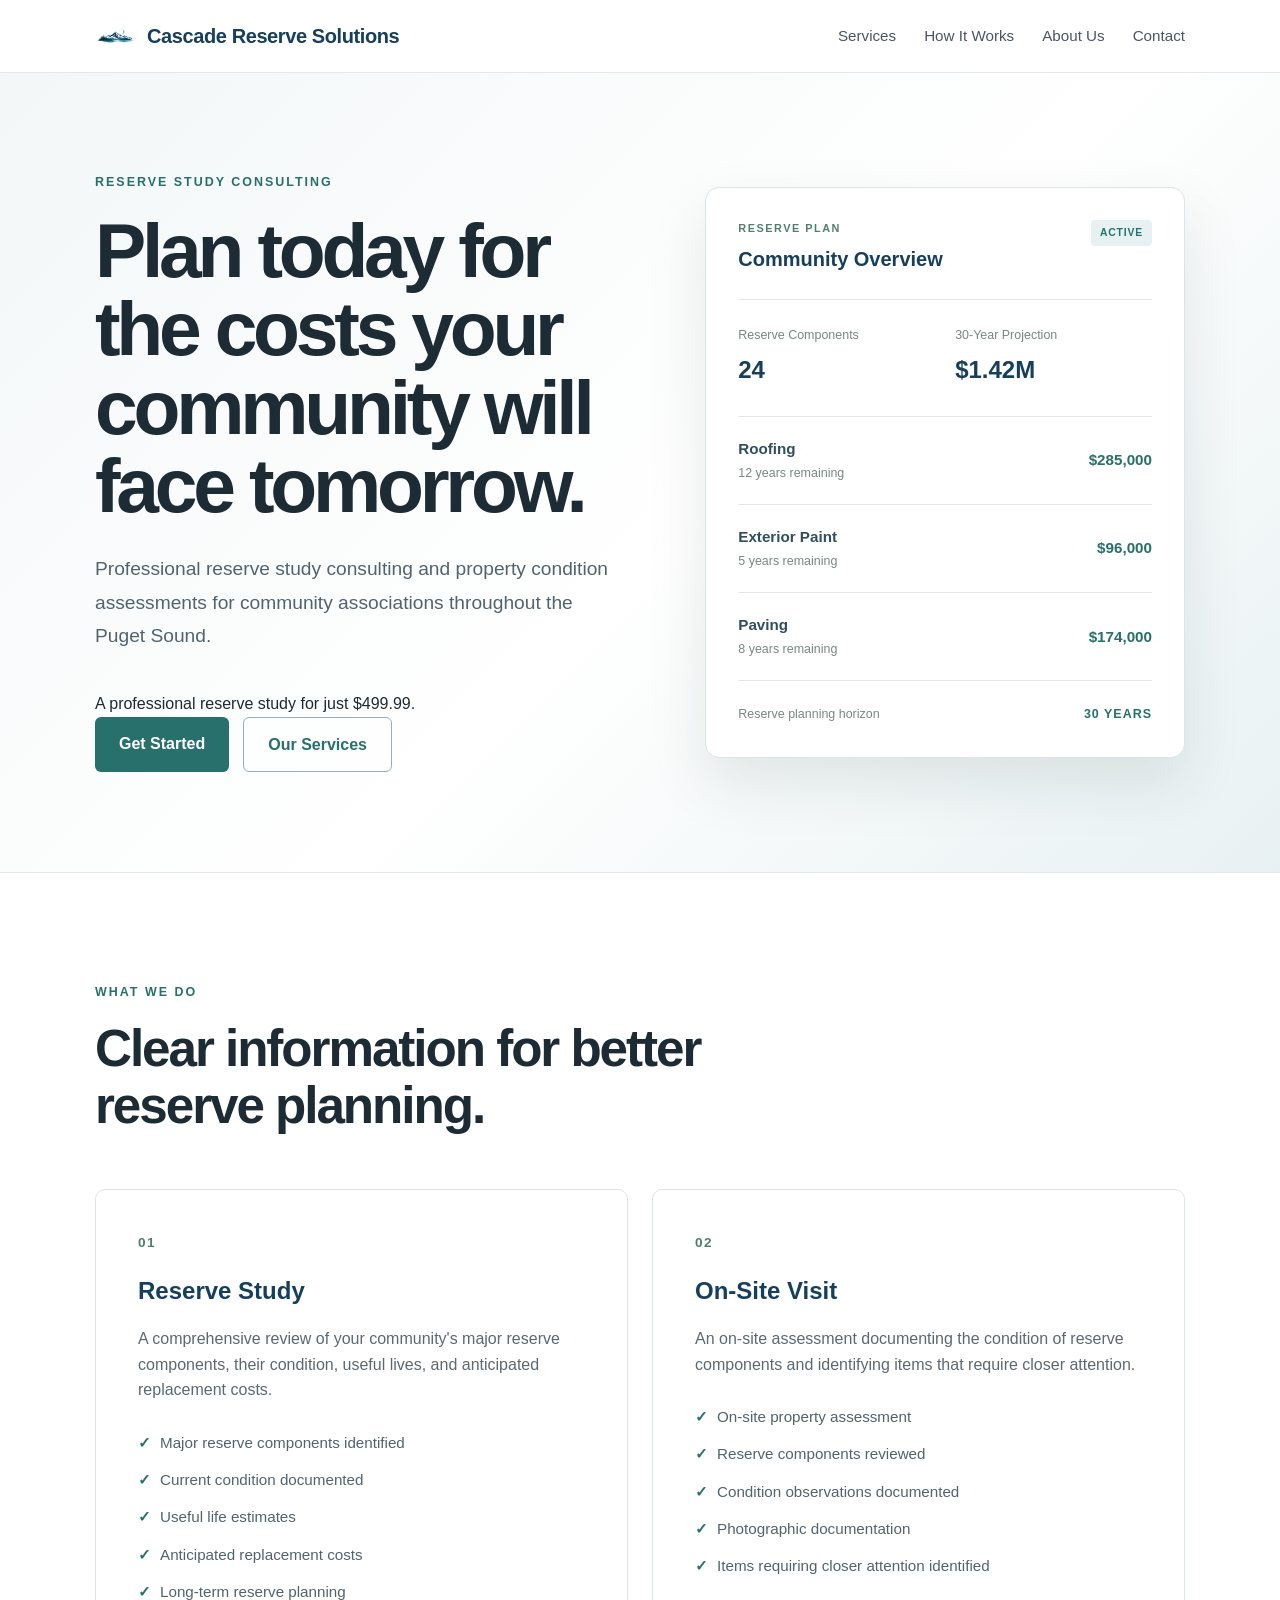
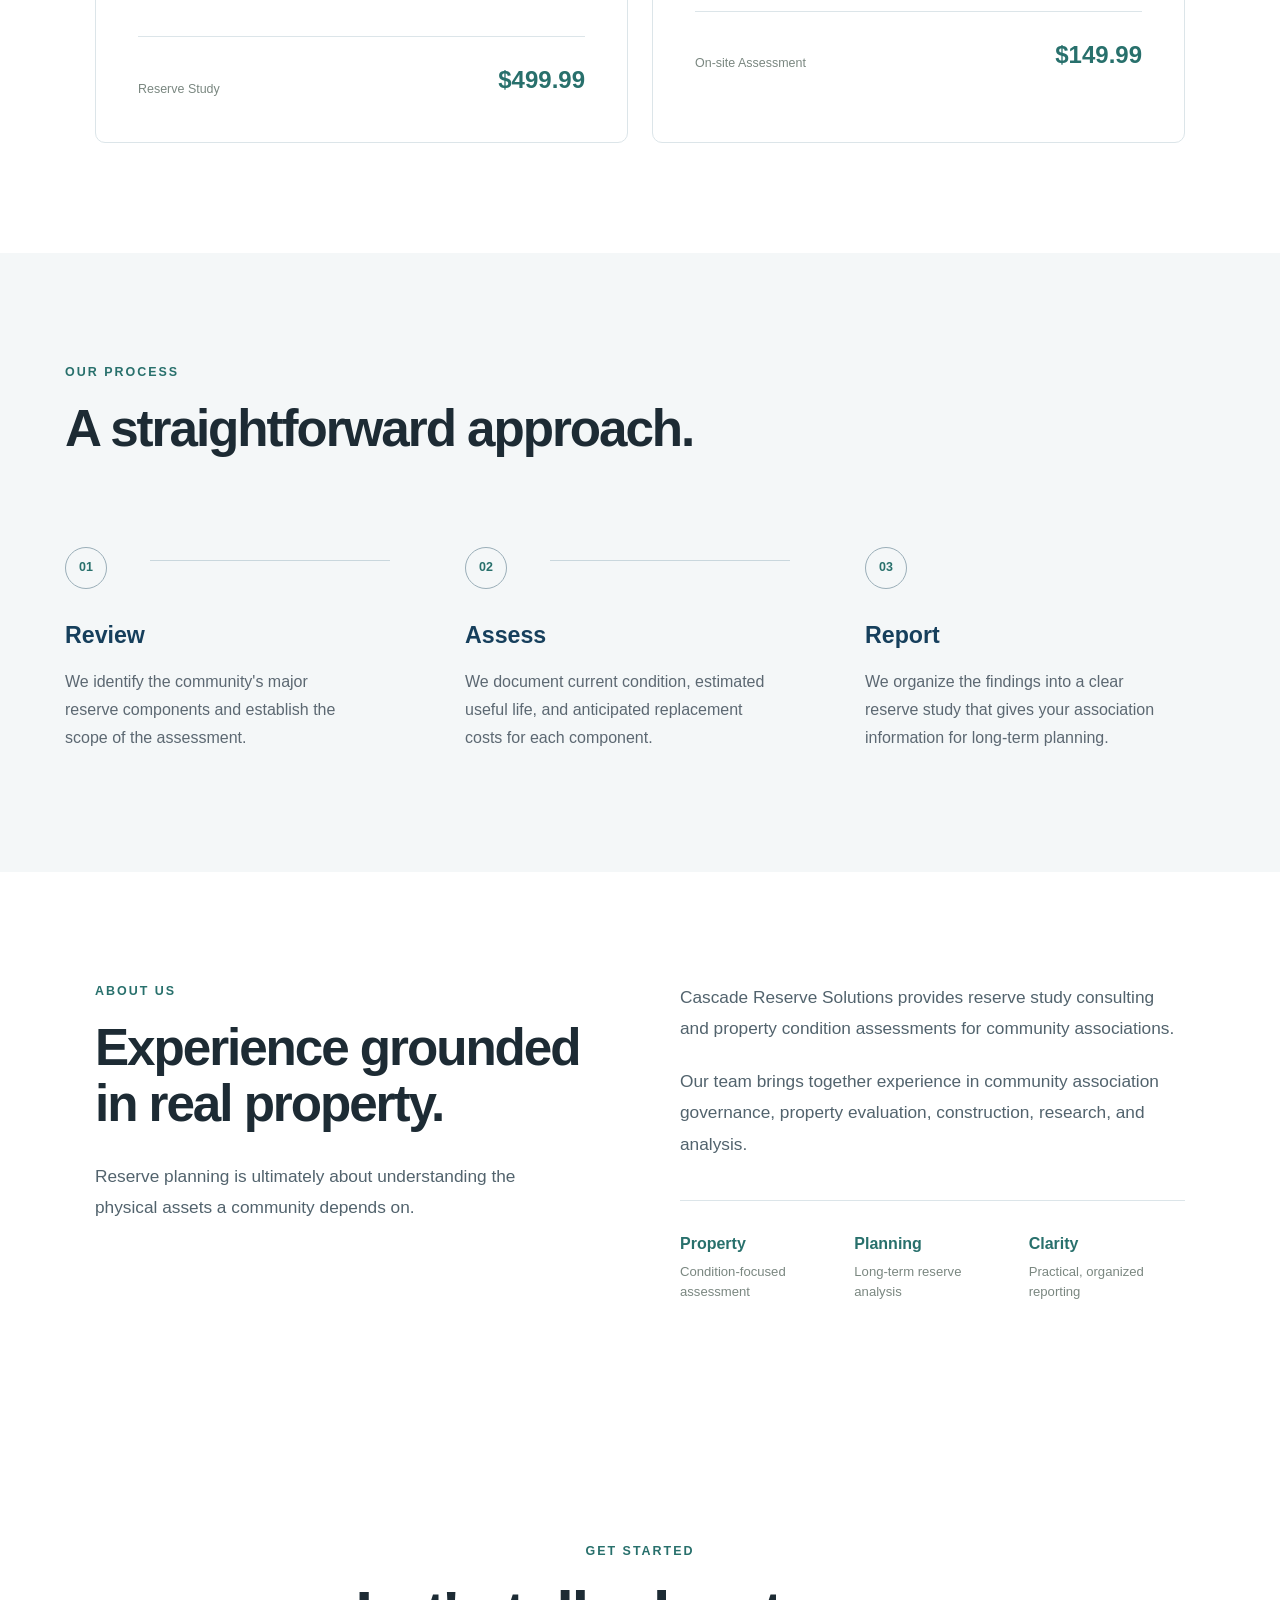
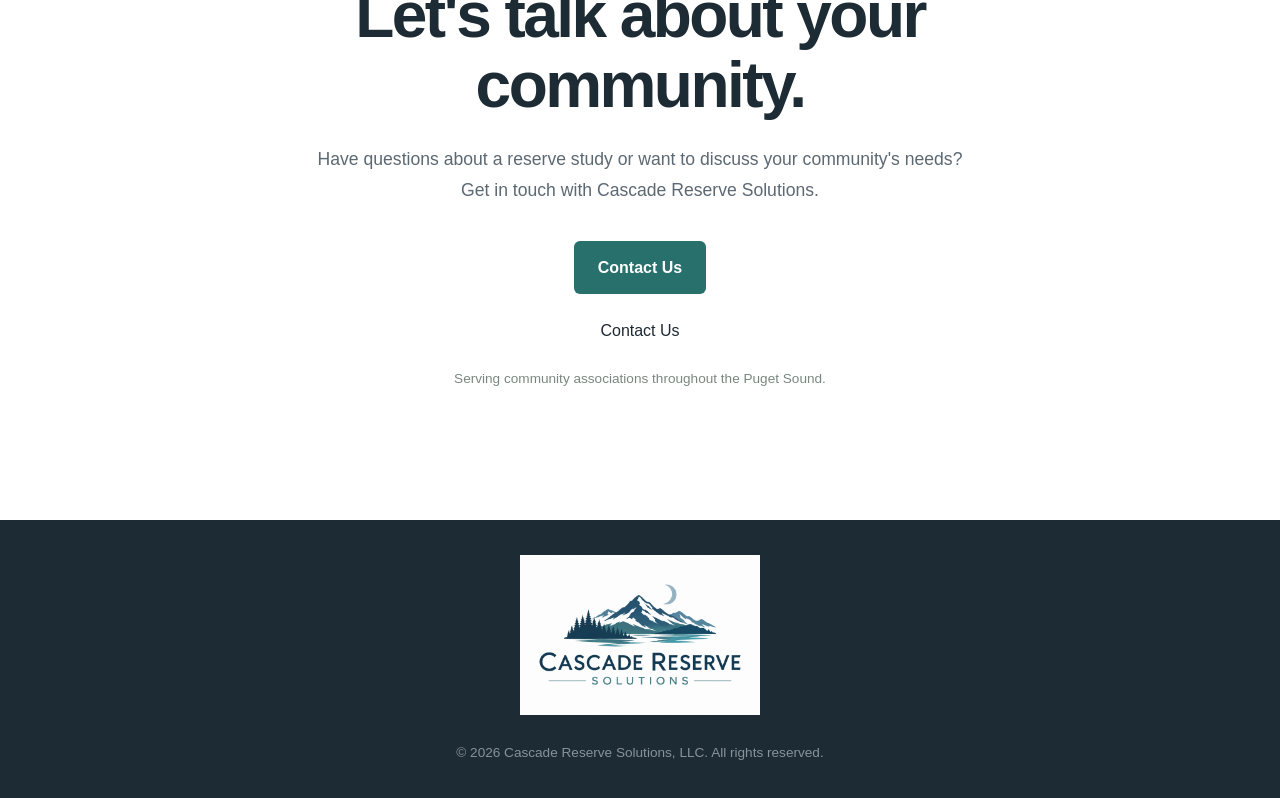
==== index.html @ 86b138bf "Fix contact button markup" ====
<!DOCTYPE html>
<html lang="en">
<head>
    <link rel="stylesheet" href="style.css">
    <meta charset="UTF-8">
    <meta name="viewport" content="width=device-width, initial-scale=1.0">
    <title>Cascade Reserve Solutions</title>
    <meta name="description" content="Professional reserve study consulting and property condition assessments for community associations throughout the Puget Sound.">
</head>

<body>

    <header>
        <nav>
            <div class="logo">
                <img src="logo-mark.png" alt="Cascade Reserve Solutions">
                <span>Cascade Reserve Solutions</span>
            </div>

            <div class="nav-links">
                <a href="#services">Services</a>
                <a href="#process">How It Works</a>
                <a href="#about">About Us</a>
                <a href="#contact">Contact</a>
            </div>
        </nav>
    </header>

    <main>

<section class="hero">
    <div class="hero-content">

        <div class="hero-copy">
            <p class="eyebrow">RESERVE STUDY CONSULTING</p>

            <h1>Plan today for the costs your community will face tomorrow.</h1>

        <p class="hero-text">
            Professional reserve study consulting and property condition
            assessments for community associations throughout the Puget Sound.
        </p>

        <p class="price-callout">A professional reserve study for just $499.99.</p>

        <div class="hero-buttons">
                <a href="#contact" class="button primary">Get Started</a>
                <a href="#services" class="button secondary">Our Services</a>
            </div>
        </div>

        <div class="reserve-dashboard">

            <div class="dashboard-header">
                <div>
                    <span class="dashboard-label">RESERVE PLAN</span>
                    <h3>Community Overview</h3>
                </div>

                <span class="status">ACTIVE</span>
            </div>

            <div class="dashboard-summary">
                <div>
                    <span>Reserve Components</span>
                    <strong>24</strong>
                </div>

                <div>
                    <span>30-Year Projection</span>
                    <strong>$1.42M</strong>
                </div>
            </div>

            <div class="component-list">

                <div class="component">
                    <div>
                        <strong>Roofing</strong>
                        <span>12 years remaining</span>
                    </div>

                    <strong>$285,000</strong>
                </div>

                <div class="component">
                    <div>
                        <strong>Exterior Paint</strong>
                        <span>5 years remaining</span>
                    </div>

                    <strong>$96,000</strong>
                </div>

                <div class="component">
                    <div>
                        <strong>Paving</strong>
                        <span>8 years remaining</span>
                    </div>

                    <strong>$174,000</strong>
                </div>

            </div>

            <div class="dashboard-footer">
                <span>Reserve planning horizon</span>
                <strong>30 YEARS</strong>
            </div>

        </div>

    </div>
</section>

<section id="services" class="section">
    <div class="section-heading">
        <p class="eyebrow">WHAT WE DO</p>
        <h2>Clear information for better reserve planning.</h2>
    </div>

    <div class="cards">

        <div class="card featured-card">
            <div class="card-number">01</div>

            <h3>Reserve Study</h3>

            <p>
                A comprehensive review of your community's major reserve
                components, their condition, useful lives, and anticipated
                replacement costs.
            </p>

            <ul class="service-list">
                <li>Major reserve components identified</li>
                <li>Current condition documented</li>
                <li>Useful life estimates</li>
                <li>Anticipated replacement costs</li>
                <li>Long-term reserve planning</li>
            </ul>

            <div class="card-bottom">
                <span>Reserve Study</span>
                <strong>$499.99</strong>
            </div>
        </div>

        <div class="card">
            <div class="card-number">02</div>

            <h3>On-Site Visit</h3>

            <p>
                An on-site assessment documenting the condition of
                reserve components and identifying items that require
                closer attention.
            </p>

            <ul class="service-list">
                <li>On-site property assessment</li>
                <li>Reserve components reviewed</li>
                <li>Condition observations documented</li>
                <li>Photographic documentation</li>
                <li>Items requiring closer attention identified</li>
            </ul>

            <div class="card-bottom">
                <span>On-site Assessment</span>
                <strong>$149.99</strong>
            </div>
        </div>

    </div>
</section>

        <section id="process" class="section light">
    <div class="section-heading">
        <p class="eyebrow">OUR PROCESS</p>
        <h2>A straightforward approach.</h2>
    </div>

    <div class="steps">

        <div class="step">
            <span>01</span>
            <h3>Review</h3>
            <p>
                We identify the community's major reserve components and
                establish the scope of the assessment.
            </p>
        </div>

        <div class="step">
            <span>02</span>
            <h3>Assess</h3>
            <p>
                We document current condition, estimated useful life,
                and anticipated replacement costs for each component.
            </p>
        </div>

        <div class="step">
            <span>03</span>
            <h3>Report</h3>
            <p>
                We organize the findings into a clear reserve study
                that gives your association information for long-term planning.
            </p>
        </div>

    </div>
</section>

        <section id="about" class="section">
    <div class="about-content">

        <div class="about-intro">
            <p class="eyebrow">ABOUT US</p>

            <h2>Experience grounded in real property.</h2>

            <p class="about-lead">
                Reserve planning is ultimately about understanding
                the physical assets a community depends on.
            </p>
        </div>

        <div class="about-details">

            <p>
                Cascade Reserve Solutions provides reserve study consulting
                and property condition assessments for community associations.
            </p>

            <p>
                Our team brings together experience in community association
                governance, property evaluation, construction, research,
                and analysis.
            </p>

            <div class="about-highlights">

                <div class="highlight">
                    <strong>Property</strong>
                    <span>Condition-focused assessment</span>
                </div>

                <div class="highlight">
                    <strong>Planning</strong>
                    <span>Long-term reserve analysis</span>
                </div>

                <div class="highlight">
                    <strong>Clarity</strong>
                    <span>Practical, organized reporting</span>
                </div>

            </div>

        </div>

    </div>
</section>



<section id="contact" class="section contact">
    <div class="contact-content">

        <p class="eyebrow">GET STARTED</p>

        <h2>Let's talk about your community.</h2>

        <p class="contact-text">
            Have questions about a reserve study or want to discuss
            your community's needs? Get in touch with Cascade Reserve Solutions.
        </p>

        <div class="contact-actions">
            <a href="contact.html" class="button primary">Contact Us</a>
                Contact Us
            </a>

            <span class="contact-note">
                Serving community associations throughout the Puget Sound.
            </span>
        </div>

    </div>
</section>

    </main>

    <footer>
        <img src="logo-full.png" alt="Cascade Reserve Solutions" class="footer-logo">

        <p>&copy; 2026 Cascade Reserve Solutions, LLC. All rights reserved.</p>
    </footer>

</body>
</html>
---- style.css ----
/* =========================
   RESET & BASE
========================= */

* {
    margin: 0;
    padding: 0;
    box-sizing: border-box;
}

html {
    scroll-behavior: smooth;
}

body {
    font-family: Arial, Helvetica, sans-serif;
    color: #1f2933;
    background: #ffffff;
    line-height: 1.6;
}

a {
    color: inherit;
    text-decoration: none;
}

section {
    scroll-margin-top: 80px;
}


/* =========================
   NAVIGATION
========================= */

header {
    position: sticky;
    top: 0;
    z-index: 1000;
    background: rgba(255, 255, 255, 0.96);
    border-bottom: 1px solid #e5e7eb;
    backdrop-filter: blur(10px);
}

nav {
    max-width: 1150px;
    margin: 0 auto;
    padding: 20px 30px;
    display: flex;
    align-items: center;
    justify-content: space-between;
}

.logo {
    display: flex;
    align-items: center;
    gap: 10px;
    font-size: 1.25rem;
    font-weight: 700;
    letter-spacing: -0.02em;
    color: #163F5C;
}

.logo img {
    width: 42px;
    height: 32px;
    object-fit: contain;
}

.nav-links {
    display: flex;
    gap: 28px;
    font-size: 0.95rem;
    color: #4b5563;
}

.nav-links a {
    transition: color 0.2s ease;
}

.nav-links a:hover {
    color: #163F5C;
}


/* =========================
   HERO
========================= */

.hero {
    min-height: 720px;
    display: flex;
    align-items: center;
    background:
        linear-gradient(
            135deg,
            #F3F7F8 0%,
            #ffffff 55%,
            #E8F1F2 100%
        );
    border-bottom: 1px solid #e5e7eb;
}

.hero-content {
    width: 100%;
    max-width: 1150px;
    margin: 0 auto;
    padding: 100px 30px;
}

.eyebrow {
    margin-bottom: 18px;
    color: #28706C;
    font-size: 0.78rem;
    font-weight: 700;
    letter-spacing: 0.16em;
}

.hero h1 {
    max-width: 800px;
    margin-bottom: 28px;
    color: #1D2B34;
    font-size: clamp(3rem, 6vw, 5.5rem);
    line-height: 1.02;
    letter-spacing: -0.055em;
}

.hero-text {
    max-width: 650px;
    margin-bottom: 38px;
    color: #52636D;
    font-size: 1.2rem;
    line-height: 1.75;
}

.hero-buttons {
    display: flex;
    gap: 14px;
    flex-wrap: wrap;
}


/* =========================
   BUTTONS
========================= */

.button {
    display: inline-block;
    padding: 14px 24px;
    border-radius: 6px;
    font-weight: 700;
    transition:
        transform 0.2s ease,
        background 0.2s ease,
        color 0.2s ease;
}

.button:hover {
    transform: translateY(-2px);
}

.button.primary {
    color: #ffffff;
    background: #28706C;
}

.button.primary:hover {
    background: #163F5C;
}

.button.secondary {
    color: #28706C;
    background: transparent;
    border: 1px solid #9AAEB8;
}

.button.secondary:hover {
    background: #E8F1F2;
}


/* =========================
   GENERAL SECTIONS
========================= */

.section {
    max-width: 1150px;
    margin: 0 auto;
    padding: 110px 30px;
}

.section.light {
    max-width: none;
    padding-left: max(30px, calc((100% - 1150px) / 2));
    padding-right: max(30px, calc((100% - 1150px) / 2));
    background: #F4F7F8;
}

.section-heading {
    max-width: 720px;
    margin-bottom: 55px;
}

.section h2 {
    color: #1D2B34;
    font-size: clamp(2.2rem, 4vw, 3.6rem);
    line-height: 1.1;
    letter-spacing: -0.04em;
}


/* =========================
   SERVICE CARDS
========================= */

.cards {
    display: grid;
    grid-template-columns: repeat(2, 1fr);
    gap: 24px;
}

.card {
    padding: 42px;
    background: #ffffff;
    border: 1px solid #DCE5E9;
    border-radius: 10px;
    transition:
        transform 0.25s ease,
        box-shadow 0.25s ease;
}

.card:hover {
    transform: translateY(-5px);
    box-shadow: 0 15px 40px rgba(16, 47, 42, 0.08);
}

.card h3 {
    margin-bottom: 16px;
    color: #163F5C;
    font-size: 1.5rem;
}

.card p {
    color: #5C6872;
}

.card .price {
    margin-top: 28px;
    color: #28706C;
    font-size: 1.5rem;
    font-weight: 700;
}


/* =========================
   PROCESS
========================= */

.steps {
    display: grid;
    grid-template-columns: repeat(3, 1fr);
    gap: 50px;
}

.step span {
    display: block;
    margin-bottom: 18px;
    color: #527D73;
    font-size: 0.85rem;
    font-weight: 700;
    letter-spacing: 0.1em;
}

.step h3 {
    margin-bottom: 12px;
    color: #163F5C;
    font-size: 1.4rem;
}

.step p {
    color: #5C6872;
}


/* =========================
   ABOUT
========================= */

.about-content {
    display: grid;
    grid-template-columns: 1fr 1fr;
    gap: 80px;
    align-items: start;
}

.about-content p:not(.eyebrow) {
    margin-bottom: 22px;
    color: #52636D;
    font-size: 1.08rem;
    line-height: 1.8;
}


/* =========================
   PRICING
========================= */

.pricing-card {
    display: flex;
    align-items: center;
    justify-content: space-between;
    gap: 30px;
    padding: 30px 35px;
    margin-bottom: 16px;
    background: #ffffff;
    border: 1px solid #DCE5E9;
    border-radius: 8px;
}

.pricing-card h3 {
    margin-bottom: 4px;
    color: #163F5C;
    font-size: 1.25rem;
}

.pricing-card p {
    color: #66737A;
}

.pricing-card strong {
    white-space: nowrap;
    color: #28706C;
    font-size: 1.4rem;
}


/* =========================
   CONTACT
========================= */

.contact {
    text-align: center;
}

.contact-content {
    max-width: 700px;
    margin: 0 auto;
}

.contact h2 {
    margin-bottom: 22px;
}

.contact p:not(.eyebrow) {
    margin-bottom: 35px;
    color: #5C6872;
    font-size: 1.1rem;
}


/* =========================
   FOOTER
========================= */

footer {
    padding: 35px 30px;
    text-align: center;
    color: #87939A;
    background: #1D2B34;
    font-size: 0.85rem;
}


/* =========================
   MOBILE
========================= */

@media (max-width: 800px) {

    nav {
        padding: 18px 20px;
    }

    .nav-links {
        display: none;
    }

    .hero {
        min-height: 650px;
    }

    .hero-content {
        padding: 80px 24px;
    }

    .hero h1 {
        font-size: clamp(2.8rem, 13vw, 4.5rem);
    }

    .hero-text {
        font-size: 1.05rem;
    }

    .section {
        padding: 80px 24px;
    }

    .section.light {
        padding-left: 24px;
        padding-right: 24px;
    }

    .cards,
    .steps,
    .about-content {
        grid-template-columns: 1fr;
    }

    .about-content {
        gap: 35px;
    }

    .pricing-card {
        align-items: flex-start;
        flex-direction: column;
    }
}

/* =========================
   HERO DASHBOARD
========================= */

.hero-content {
    display: grid;
    grid-template-columns: 1.05fr 0.95fr;
    gap: 80px;
    align-items: center;
}

.hero-copy {
    min-width: 0;
}

.reserve-dashboard {
    padding: 32px;
    background: #ffffff;
    border: 1px solid #DCE5E9;
    border-radius: 14px;
    box-shadow: 0 25px 60px rgba(16, 47, 42, 0.10);
}

.dashboard-header {
    display: flex;
    align-items: flex-start;
    justify-content: space-between;
    gap: 20px;
    padding-bottom: 24px;
    border-bottom: 1px solid #E2E9EC;
}

.dashboard-label {
    display: block;
    margin-bottom: 6px;
    color: #527D73;
    font-size: 0.68rem;
    font-weight: 700;
    letter-spacing: 0.14em;
}

.dashboard-header h3 {
    color: #163F5C;
    font-size: 1.25rem;
}

.status {
    padding: 5px 9px;
    border-radius: 4px;
    color: #28706C;
    background: #E8F1F2;
    font-size: 0.65rem;
    font-weight: 700;
    letter-spacing: 0.08em;
}

.dashboard-summary {
    display: grid;
    grid-template-columns: 1fr 1fr;
    gap: 20px;
    padding: 26px 0;
}

.dashboard-summary div {
    display: flex;
    flex-direction: column;
    gap: 5px;
}

.dashboard-summary span,
.component span,
.dashboard-footer span {
    color: #7A8780;
    font-size: 0.78rem;
}

.dashboard-summary strong {
    color: #163F5C;
    font-size: 1.5rem;
}

.component-list {
    border-top: 1px solid #E2E9EC;
}

.component {
    display: flex;
    align-items: center;
    justify-content: space-between;
    gap: 20px;
    padding: 20px 0;
    border-bottom: 1px solid #E2E9EC;
}

.component div {
    display: flex;
    flex-direction: column;
    gap: 3px;
}

.component strong {
    color: #314E5D;
    font-size: 0.95rem;
}

.component > strong {
    white-space: nowrap;
    color: #28706C;
}

.dashboard-footer {
    display: flex;
    align-items: center;
    justify-content: space-between;
    padding-top: 24px;
}

.dashboard-footer strong {
    color: #28706C;
    font-size: 0.78rem;
    letter-spacing: 0.08em;
}


/* =========================
   HERO MOBILE
========================= */

@media (max-width: 800px) {

    .hero-content {
        display: block;
    }

    .reserve-dashboard {
        margin-top: 55px;
    }
}


/* =========================
   SERVICE CARD DETAILS
========================= */

.card-number {
    margin-bottom: 18px;
    color: #527D73;
    font-size: 0.85rem;
    font-weight: 700;
    letter-spacing: 0.1em;
}

.service-list {
    margin: 28px 0 32px;
    padding: 0;
    list-style: none;
}

.service-list li {
    position: relative;
    margin-bottom: 13px;
    padding-left: 22px;
    color: #52636D;
    font-size: 0.95rem;
}

.service-list li::before {
    content: "✓";
    position: absolute;
    left: 0;
    color: #28706C;
    font-weight: 700;
}

.card-bottom {
    display: flex;
    align-items: flex-end;
    justify-content: space-between;
    gap: 20px;
    padding-top: 24px;
    border-top: 1px solid #DCE5E9;
}

.card-bottom span {
    color: #7A8780;
    font-size: 0.78rem;
}

.card-bottom strong {
    color: #28706C;
    font-size: 1.5rem;
    white-space: nowrap;
}


/* =========================
   PROCESS VISUALS
========================= */

.steps {
    position: relative;
}

.step {
    position: relative;
    padding: 35px 30px 10px 0;
}

.step:not(:last-child)::after {
    content: "";
    position: absolute;
    top: 48px;
    right: 25px;
    width: calc(100% - 110px);
    height: 1px;
    background: #C9D7DD;
}

.step span {
    position: relative;
    z-index: 1;
    display: flex;
    align-items: center;
    justify-content: center;
    width: 42px;
    height: 42px;
    margin-bottom: 28px;
    border: 1px solid #9AAEB8;
    border-radius: 50%;
    color: #28706C;
    background: #F4F7F8;
    font-size: 0.78rem;
    font-weight: 700;
    letter-spacing: 0;
}

.step h3 {
    margin-bottom: 14px;
    color: #163F5C;
    font-size: 1.45rem;
}

.step p {
    max-width: 300px;
    color: #5C6872;
    line-height: 1.75;
}

/* =========================
   ABOUT DETAILS
========================= */

.about-intro h2 {
    margin-bottom: 28px;
}

.about-lead {
    max-width: 480px;
    color: #52636D;
    font-size: 1.15rem;
    line-height: 1.75;
}

.about-details > p {
    margin-bottom: 22px;
    color: #52636D;
    font-size: 1.08rem;
    line-height: 1.8;
}

.about-highlights {
    display: grid;
    grid-template-columns: repeat(3, 1fr);
    gap: 18px;
    margin-top: 40px;
    padding-top: 30px;
    border-top: 1px solid #DCE5E9;
}

.highlight {
    display: flex;
    flex-direction: column;
    gap: 6px;
}

.highlight strong {
    color: #28706C;
    font-size: 1rem;
}

.highlight span {
    color: #7A8780;
    font-size: 0.82rem;
    line-height: 1.5;
}

@media (max-width: 800px) {

    .about-highlights {
        grid-template-columns: 1fr;
        gap: 24px;
    }

}

/* =========================
   PRICING GRID
========================= */

.pricing-grid {
    display: grid;
    grid-template-columns: repeat(2, 1fr);
    gap: 24px;
}

.pricing-card {
    display: flex;
    flex-direction: column;
    min-height: 340px;
    padding: 38px;
    margin-bottom: 0;
    background: #ffffff;
    border: 1px solid #DCE5E9;
    border-radius: 10px;
}

.primary-pricing {
    border-color: #9AAEB8;
    box-shadow: 0 15px 40px rgba(16, 47, 42, 0.06);
}

.pricing-top {
    display: flex;
    align-items: center;
    justify-content: space-between;
    margin-bottom: 35px;
}

.pricing-number {
    color: #527D73;
    font-size: 0.8rem;
    font-weight: 700;
    letter-spacing: 0.1em;
}

.pricing-tag {
    padding: 5px 9px;
    border-radius: 4px;
    color: #28706C;
    background: #E8F1F2;
    font-size: 0.65rem;
    font-weight: 700;
    letter-spacing: 0.08em;
}

.pricing-card h3 {
    margin-bottom: 15px;
    color: #163F5C;
    font-size: 1.6rem;
}

.pricing-card > p {
    max-width: 520px;
    color: #5C6872;
    line-height: 1.7;
}

.pricing-bottom {
    display: flex;
    align-items: flex-end;
    justify-content: space-between;
    gap: 20px;
    margin-top: auto;
    padding-top: 30px;
    border-top: 1px solid #DCE5E9;
}

.pricing-bottom span {
    color: #7A8780;
    font-size: 0.8rem;
}

.pricing-bottom strong {
    color: #28706C;
    font-size: 1.7rem;
    white-space: nowrap;
}

@media (max-width: 800px) {

    .pricing-grid {
        grid-template-columns: 1fr;
    }

}


/* =========================
   PRICING INCLUSIONS
========================= */

.pricing-list {
    margin: 10px 0 0;
    padding: 0;
    list-style: none;
}

.pricing-list li {
    position: relative;
    margin-bottom: 16px;
    padding-left: 24px;
    color: #52636D;
}

.pricing-list li::before {
    content: "✓";
    position: absolute;
    left: 0;
    color: #28706C;
    font-weight: 700;
}

.pricing-note {
    display: flex;
    align-items: center;
    justify-content: center;
    gap: 12px;
    margin-top: 35px;
    color: #66737A;
    font-size: 0.95rem;
}

.pricing-note strong {
    color: #28706C;
    font-size: 1.1rem;
}

.pricing-divider {
    color: #9AAEB8;
}

.pricing-card {
    min-height: 0;
    padding: 34px 38px;
}

.pricing-top {
    margin-bottom: 28px;
}

.pricing-card h3 {
    margin-bottom: 24px;
}

.pricing-list {
    margin-top: 0;
}

.pricing-list li {
    margin-bottom: 14px;
}

/* =========================
   CONTACT CTA
========================= */

.contact {
    padding-top: 130px;
    padding-bottom: 130px;
}

.contact-content {
    max-width: 800px;
}

.contact h2 {
    margin-bottom: 24px;
    font-size: clamp(2.5rem, 5vw, 4.5rem);
}

.contact-text {
    max-width: 660px;
    margin: 0 auto 35px;
    color: #5C6872;
    font-size: 1.15rem;
    line-height: 1.75;
    text-align: center;
}

.contact-actions {
    display: flex;
    flex-direction: column;
    align-items: center;
    gap: 24px;
}

.contact-note {
    color: #7A8780;
    font-size: 0.85rem;
}

.footer-logo {
    width: 240px;
    max-width: 80%;
    margin-bottom: 20px;
}

/* =========================
   CONTACT PAGE
========================= */

.contact-page {
    min-height: 700px;
    padding: 110px 30px;
    background:
        linear-gradient(
            135deg,
            #F3F7F8 0%,
            #ffffff 55%,
            #E8F1F2 100%
        );
}

.contact-page-content {
    max-width: 720px;
    margin: 0 auto;
}

.contact-page h1 {
    margin-bottom: 24px;
    color: #1D2B34;
    font-size: clamp(2.8rem, 6vw, 4.8rem);
    line-height: 1.05;
    letter-spacing: -0.05em;
}

.contact-page-intro {
    max-width: 650px;
    margin-bottom: 45px;
    color: #52636D;
    font-size: 1.15rem;
    line-height: 1.75;
}

.contact-form {
    padding: 40px;
    background: #ffffff;
    border: 1px solid #DCE5E9;
    border-radius: 12px;
    box-shadow: 0 20px 50px rgba(29, 43, 52, 0.08);
}

.form-group {
    margin-bottom: 24px;
}

.form-group label {
    display: block;
    margin-bottom: 8px;
    color: #163F5C;
    font-size: 0.9rem;
    font-weight: 700;
}

.form-group input,
.form-group textarea {
    width: 100%;
    padding: 13px 15px;
    color: #1D2B34;
    background: #ffffff;
    border: 1px solid #9AAEB8;
    border-radius: 6px;
    font-family: inherit;
    font-size: 1rem;
    outline: none;
    transition: border-color 0.2s ease, box-shadow 0.2s ease;
}

.form-group textarea {
    resize: vertical;
}

.form-group input:focus,
.form-group textarea:focus {
    border-color: #28706C;
    box-shadow: 0 0 0 3px rgba(40, 112, 108, 0.12);
}

.contact-form .button {
    border: none;
    cursor: pointer;
}

@media (max-width: 800px) {

    .contact-page {
        padding: 80px 24px;
    }

    .contact-form {
        padding: 28px 24px;
    }

}
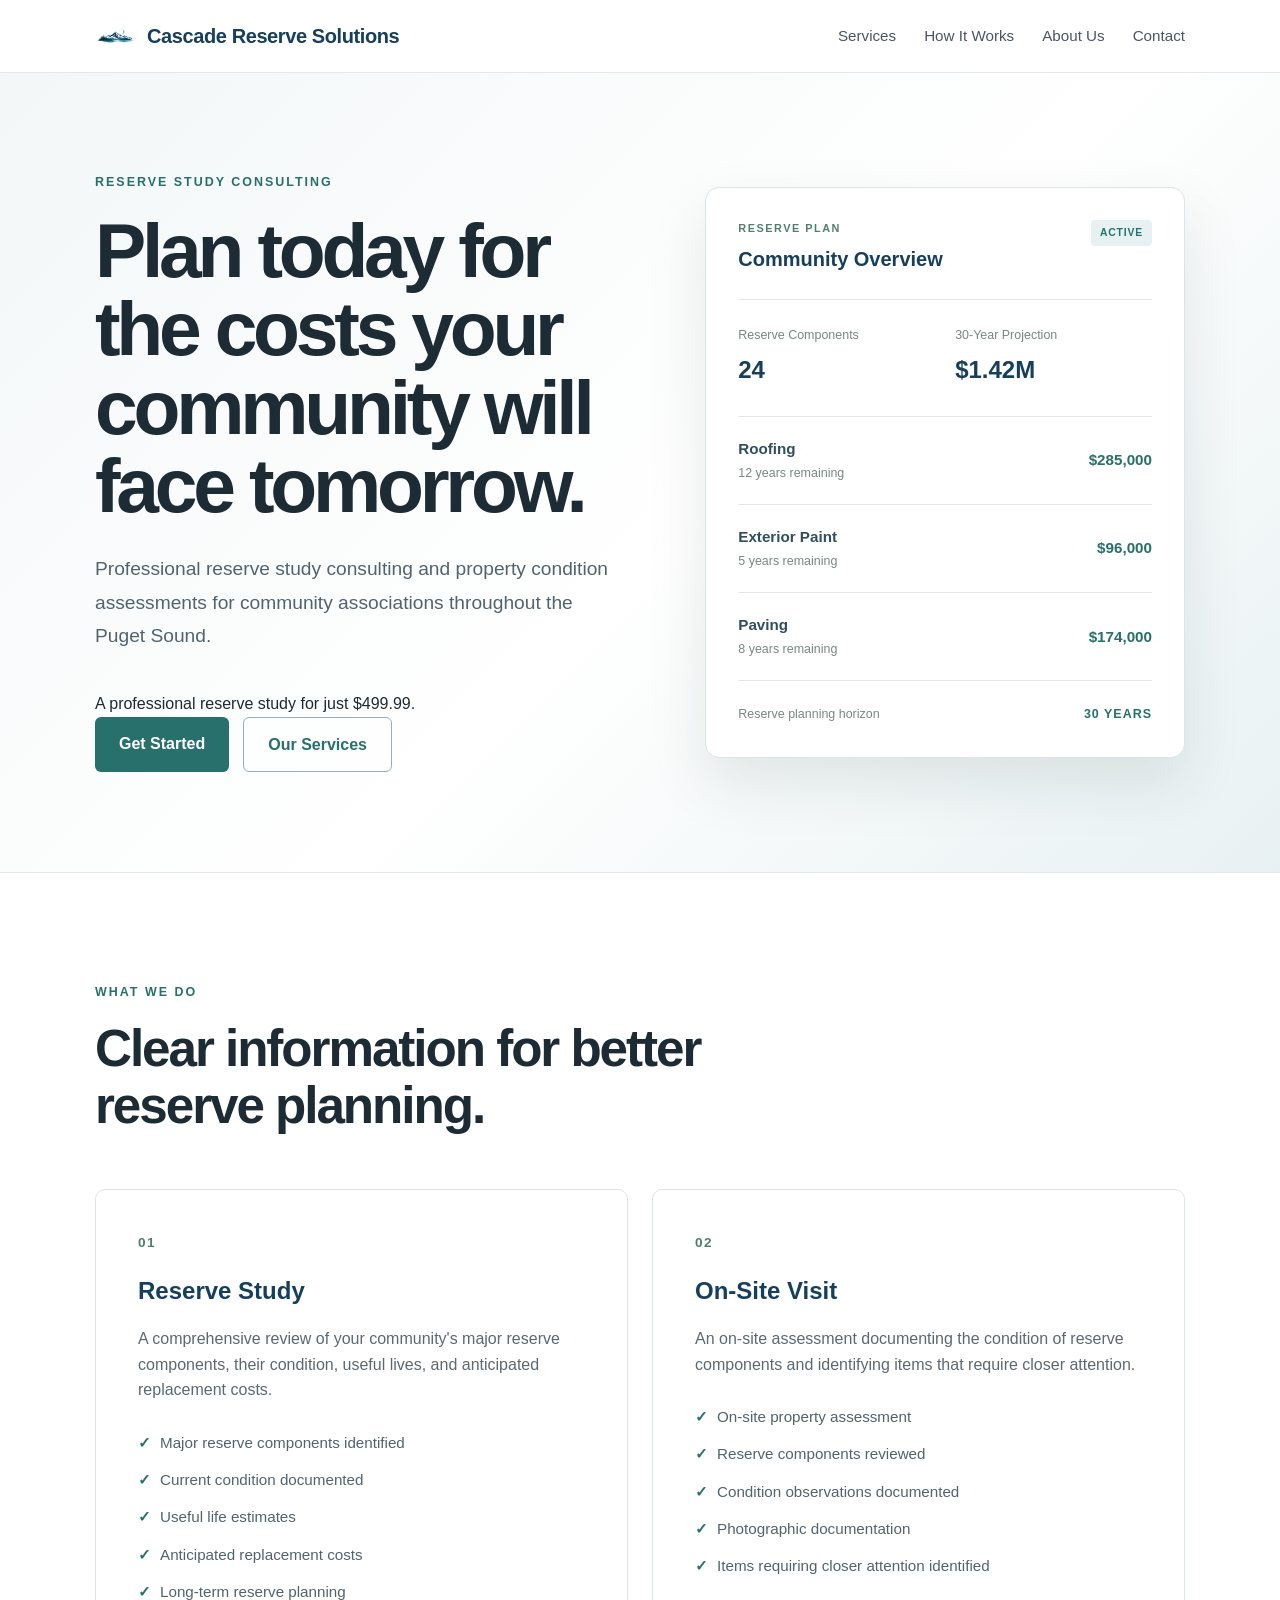
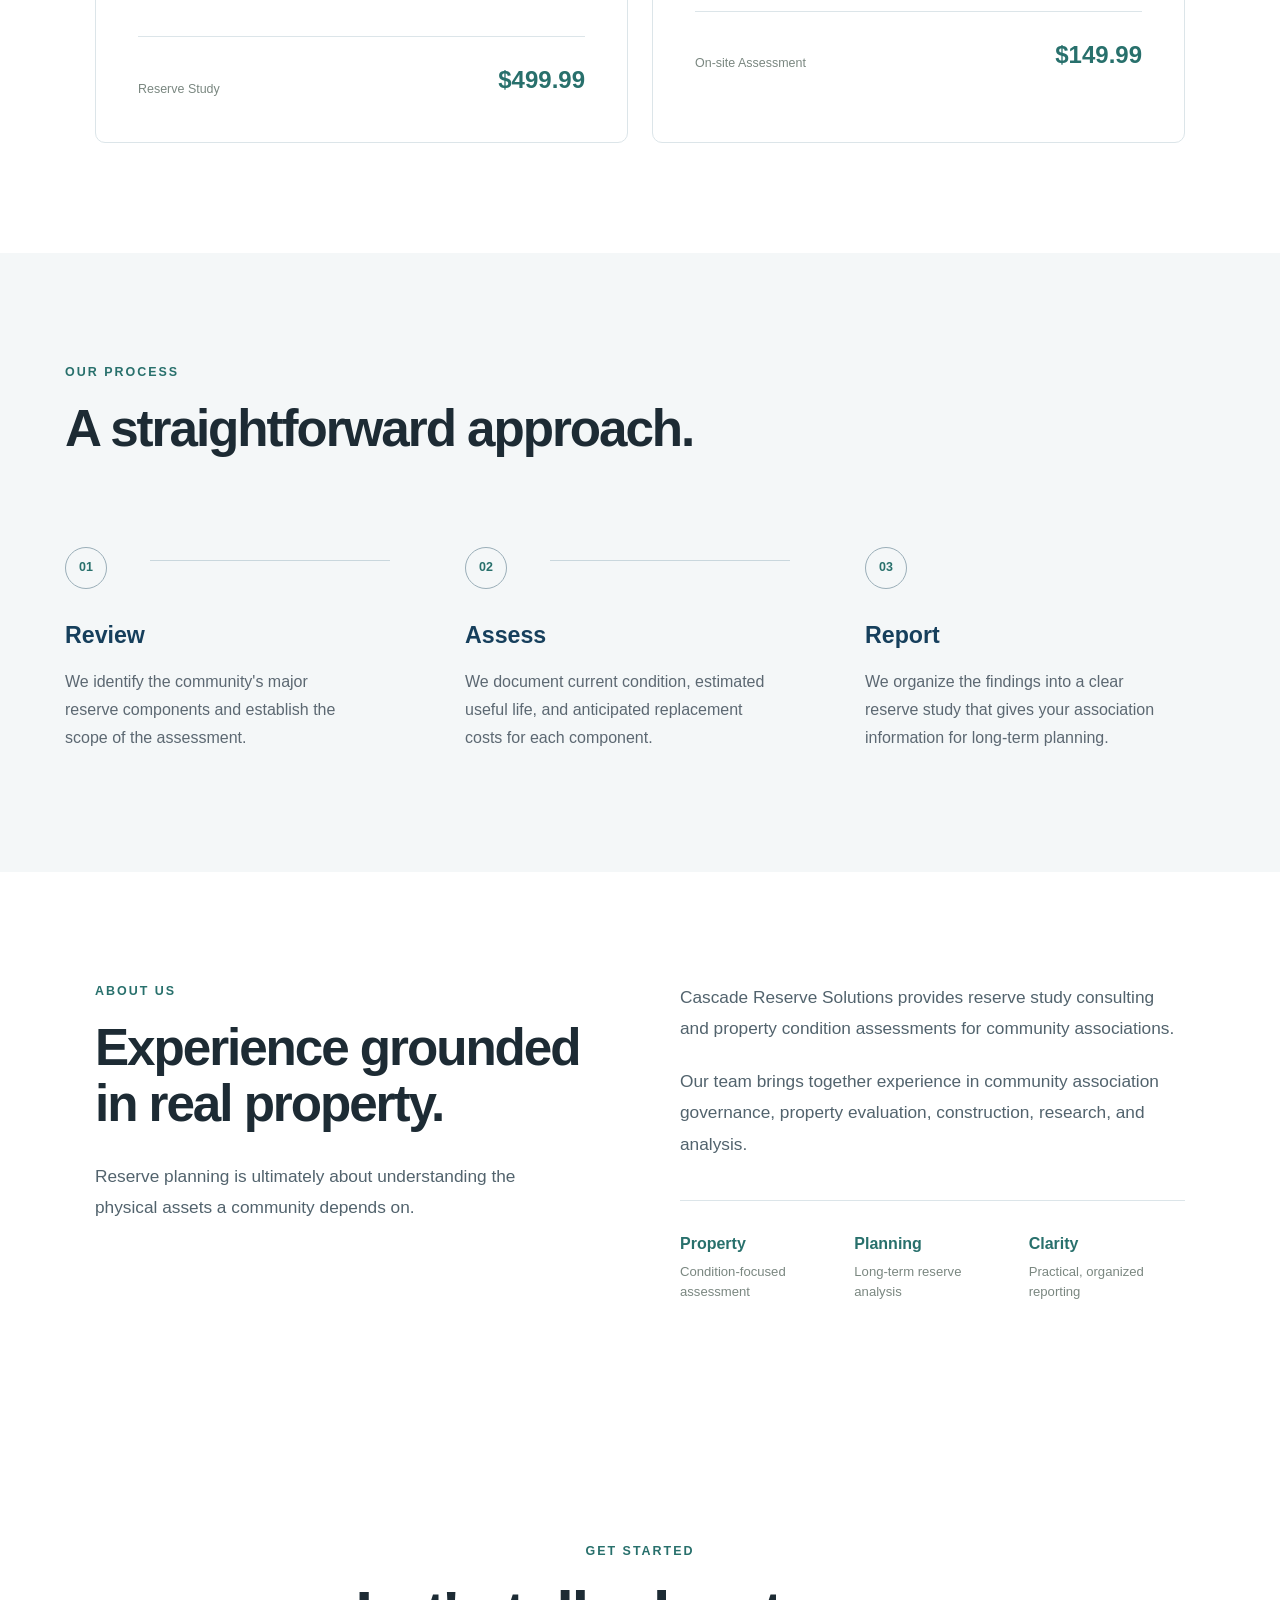
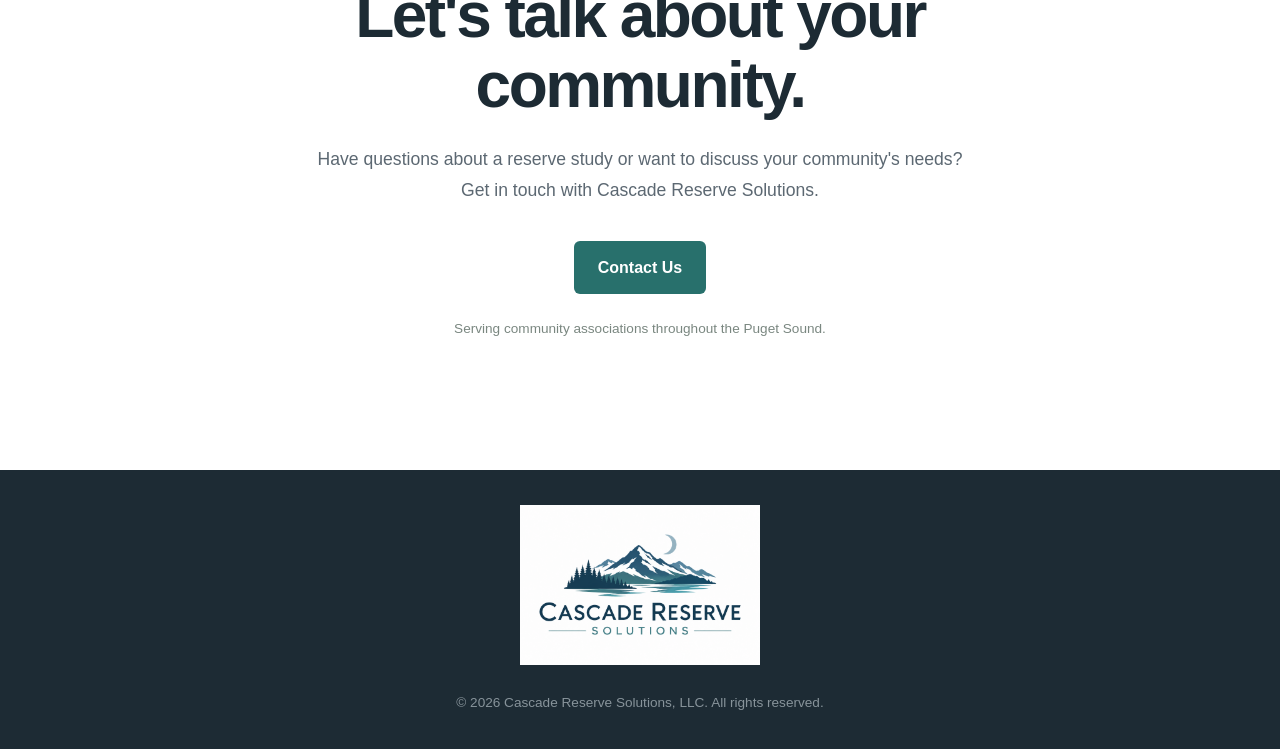
==== commit 7056e4ae: "Remove duplicate contact text" ====
--- a/index.html
+++ b/index.html
@@ -279,7 +279,6 @@
 
         <div class="contact-actions">
             <a href="contact.html" class="button primary">Contact Us</a>
-                Contact Us
             </a>
 
             <span class="contact-note">
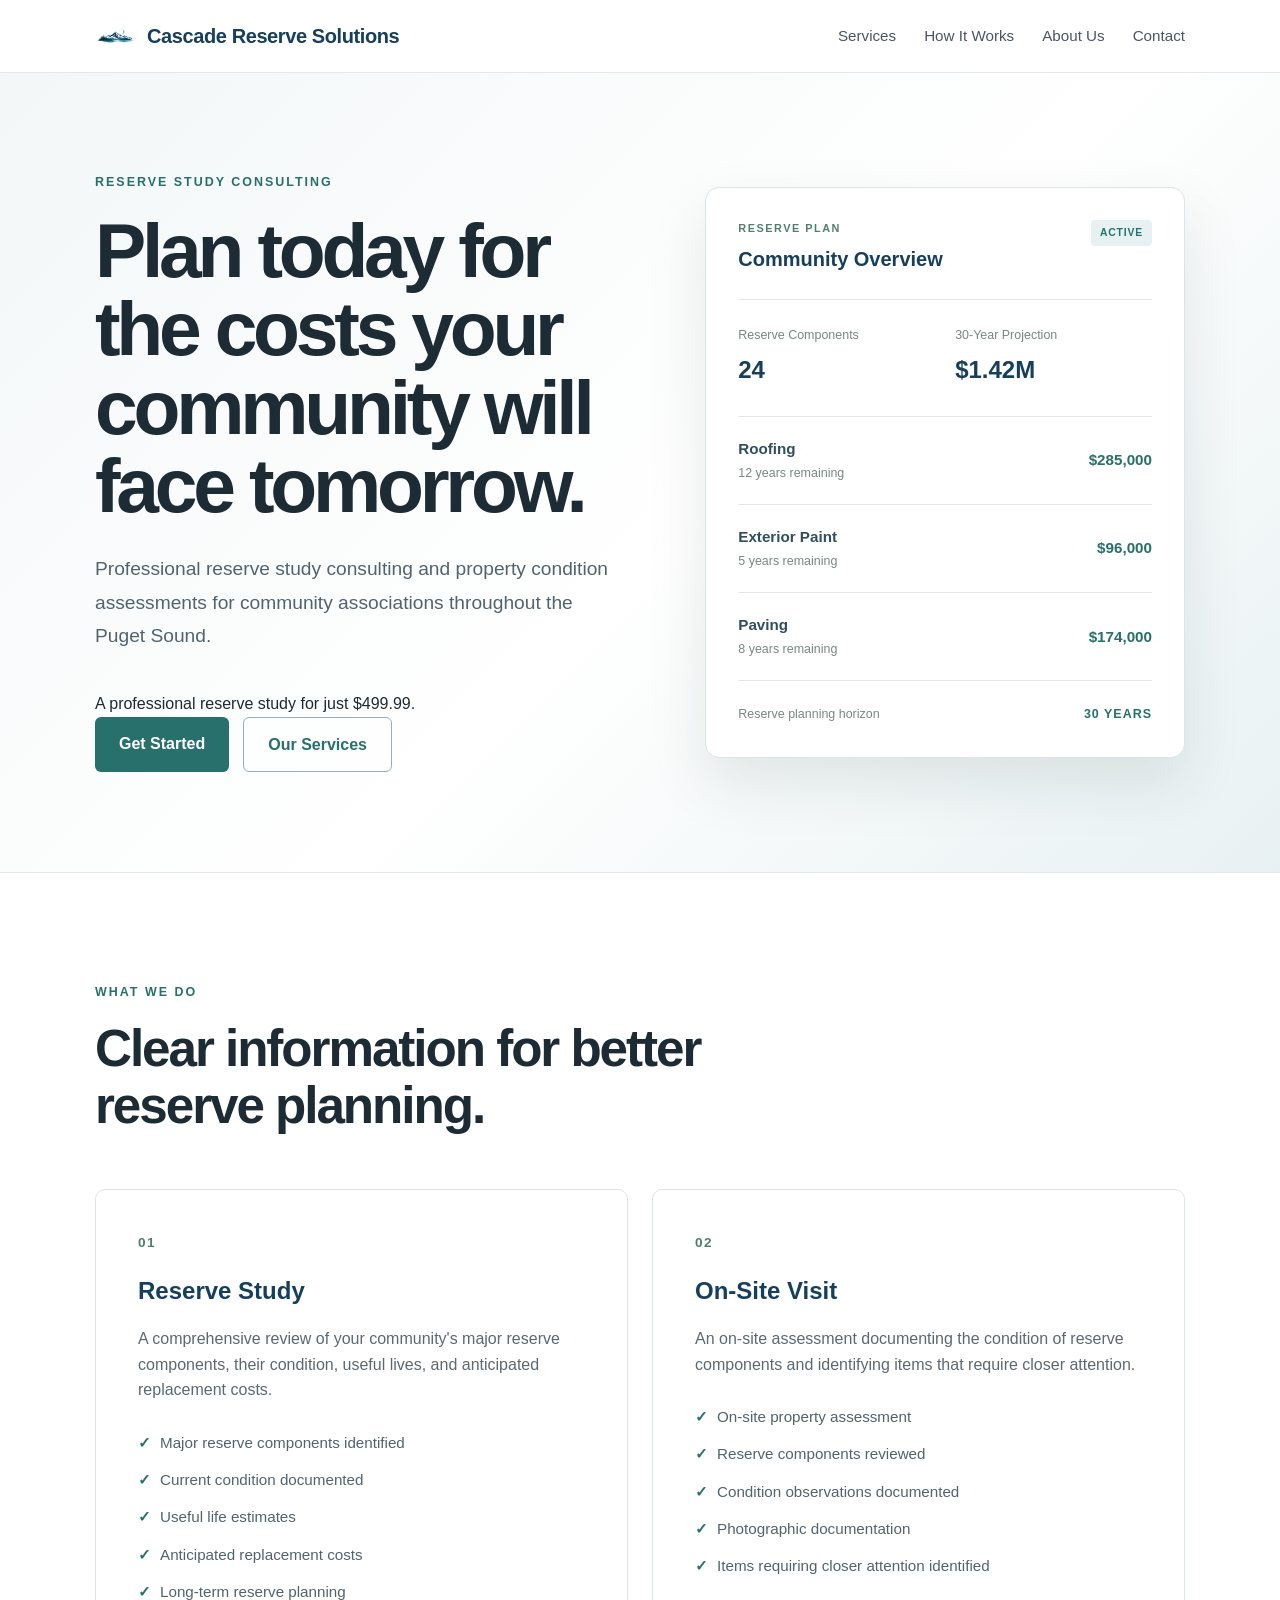
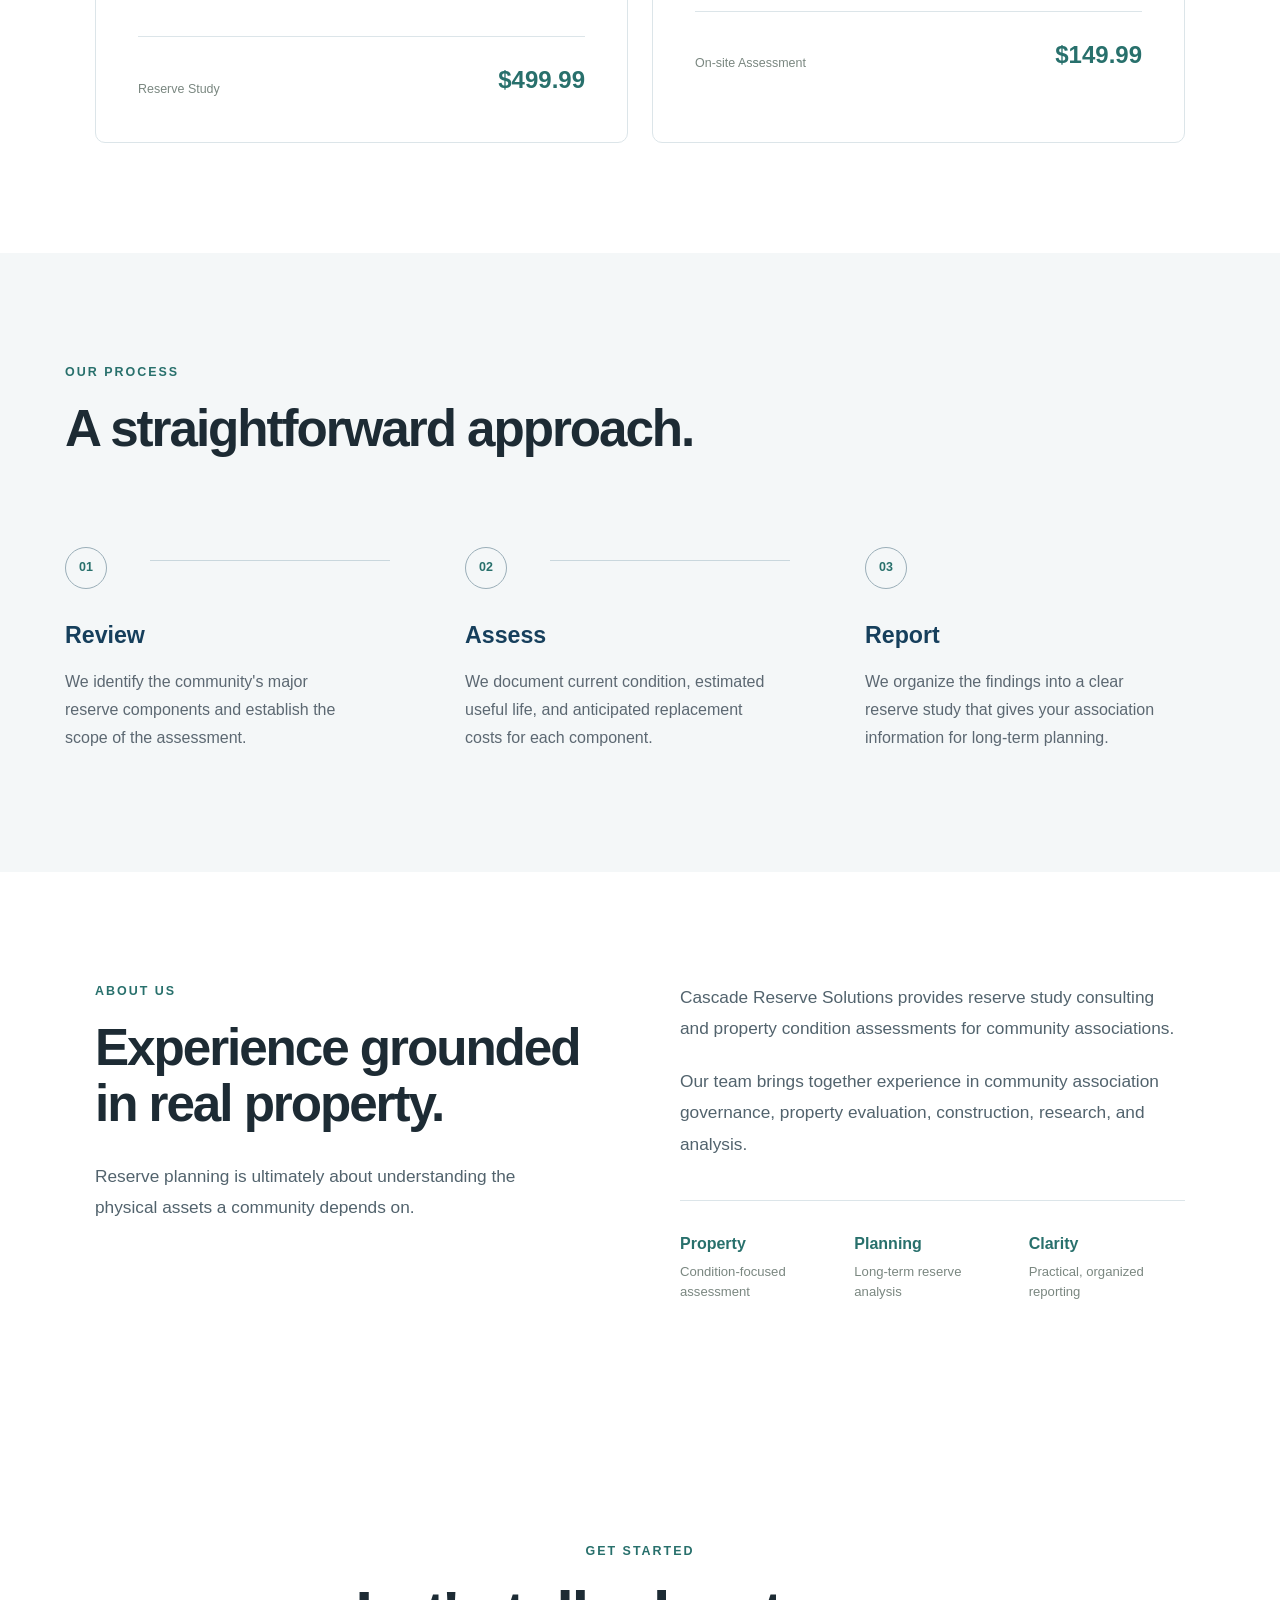
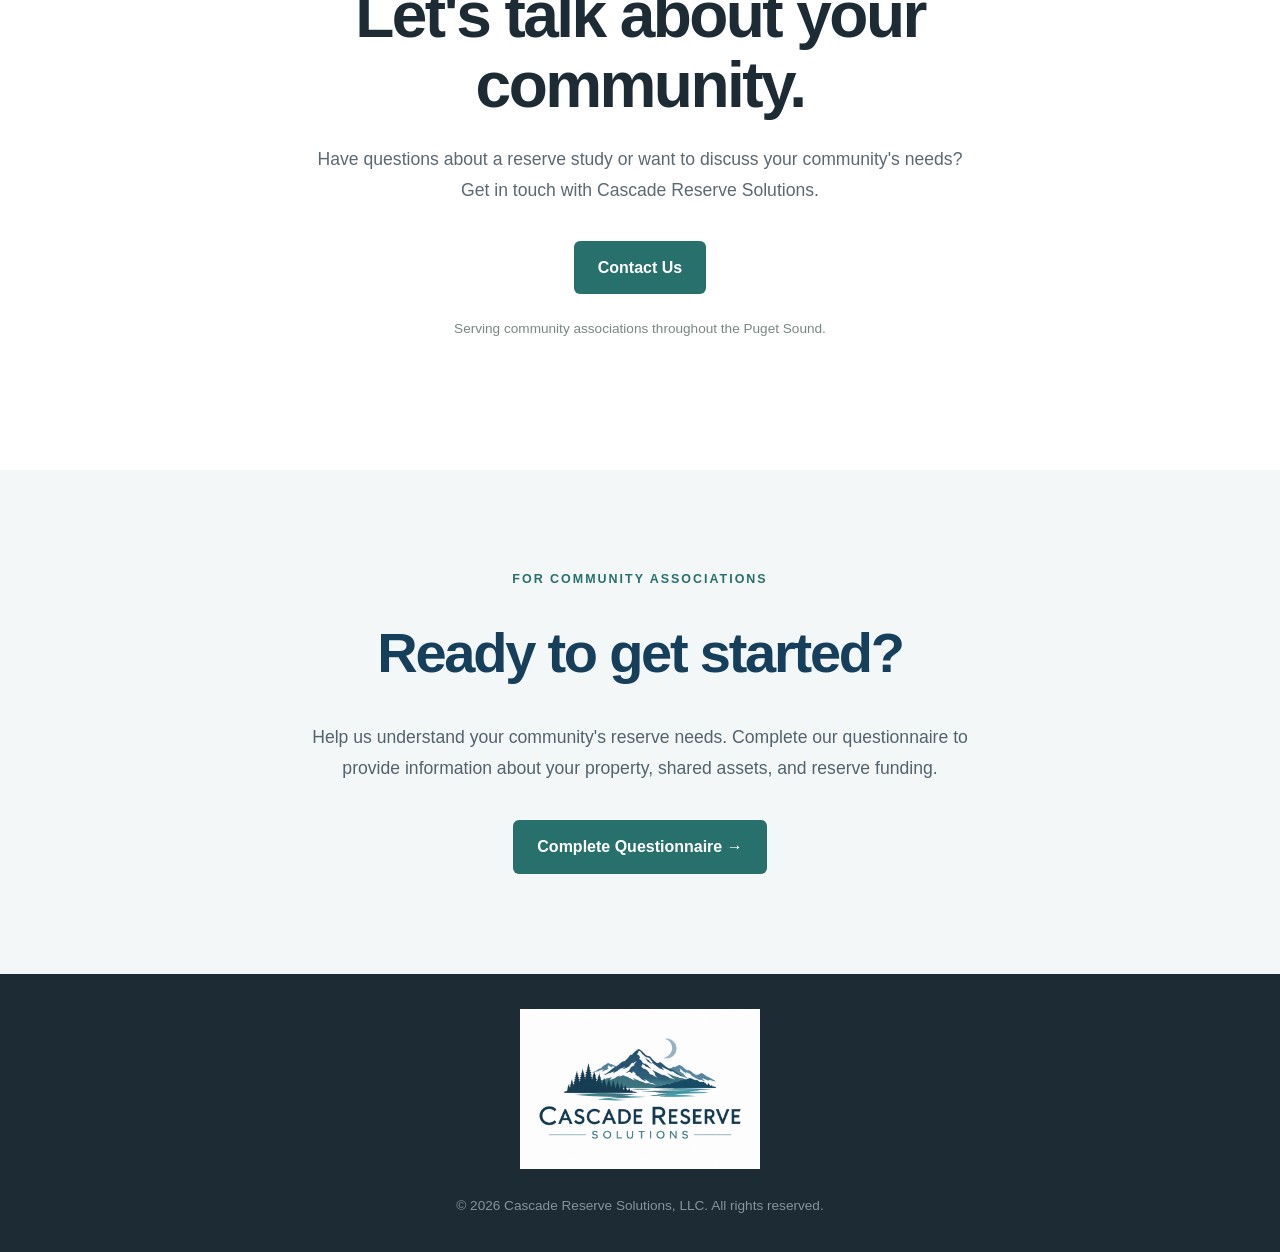
==== commit 599818cc: "Add interactive reserve study questionnaire" ====
--- a/index.html
+++ b/index.html
@@ -291,6 +291,27 @@
 
     </main>
 
+<section class="questionnaire-cta">
+    <div class="questionnaire-cta-content">
+
+        <p class="eyebrow">FOR COMMUNITY ASSOCIATIONS</p>
+
+        <h2>Ready to get started?</h2>
+
+        <p>
+            Help us understand your community's reserve needs.
+            Complete our questionnaire to provide information
+            about your property, shared assets, and reserve funding.
+        </p>
+
+        <a href="questionnaire.html" class="button primary">
+            Complete Questionnaire →
+        </a>
+
+    </div>
+</section>
+    
+
     <footer>
         <img src="logo-full.png" alt="Cascade Reserve Solutions" class="footer-logo">
 
--- a/style.css
+++ b/style.css
@@ -1029,4 +1029,49 @@
         padding: 28px 24px;
     }
 
+}
+
+.thank-you-message {
+    text-align: center;
+    padding: 80px 20px;
+}
+
+.thank-you-message h1 {
+    margin-bottom: 24px;
+}
+
+.return-message {
+    margin-top: 35px;
+    color: #87939A;
+    font-size: 0.95rem;
+}
+
+
+/* =========================
+   QUESTIONNAIRE CTA
+========================= */
+
+.questionnaire-cta {
+    padding: 100px 30px;
+    background: #F4F7F8;
+    text-align: center;
+}
+
+.questionnaire-cta-content {
+    max-width: 700px;
+    margin: 0 auto;
+}
+
+.questionnaire-cta h2 {
+    margin: 15px 0 24px;
+    color: #163F5C;
+    font-size: clamp(2.2rem, 5vw, 3.5rem);
+    letter-spacing: -0.04em;
+}
+
+.questionnaire-cta-content > p:not(.eyebrow) {
+    margin-bottom: 35px;
+    color: #52636D;
+    font-size: 1.1rem;
+    line-height: 1.8;
 }
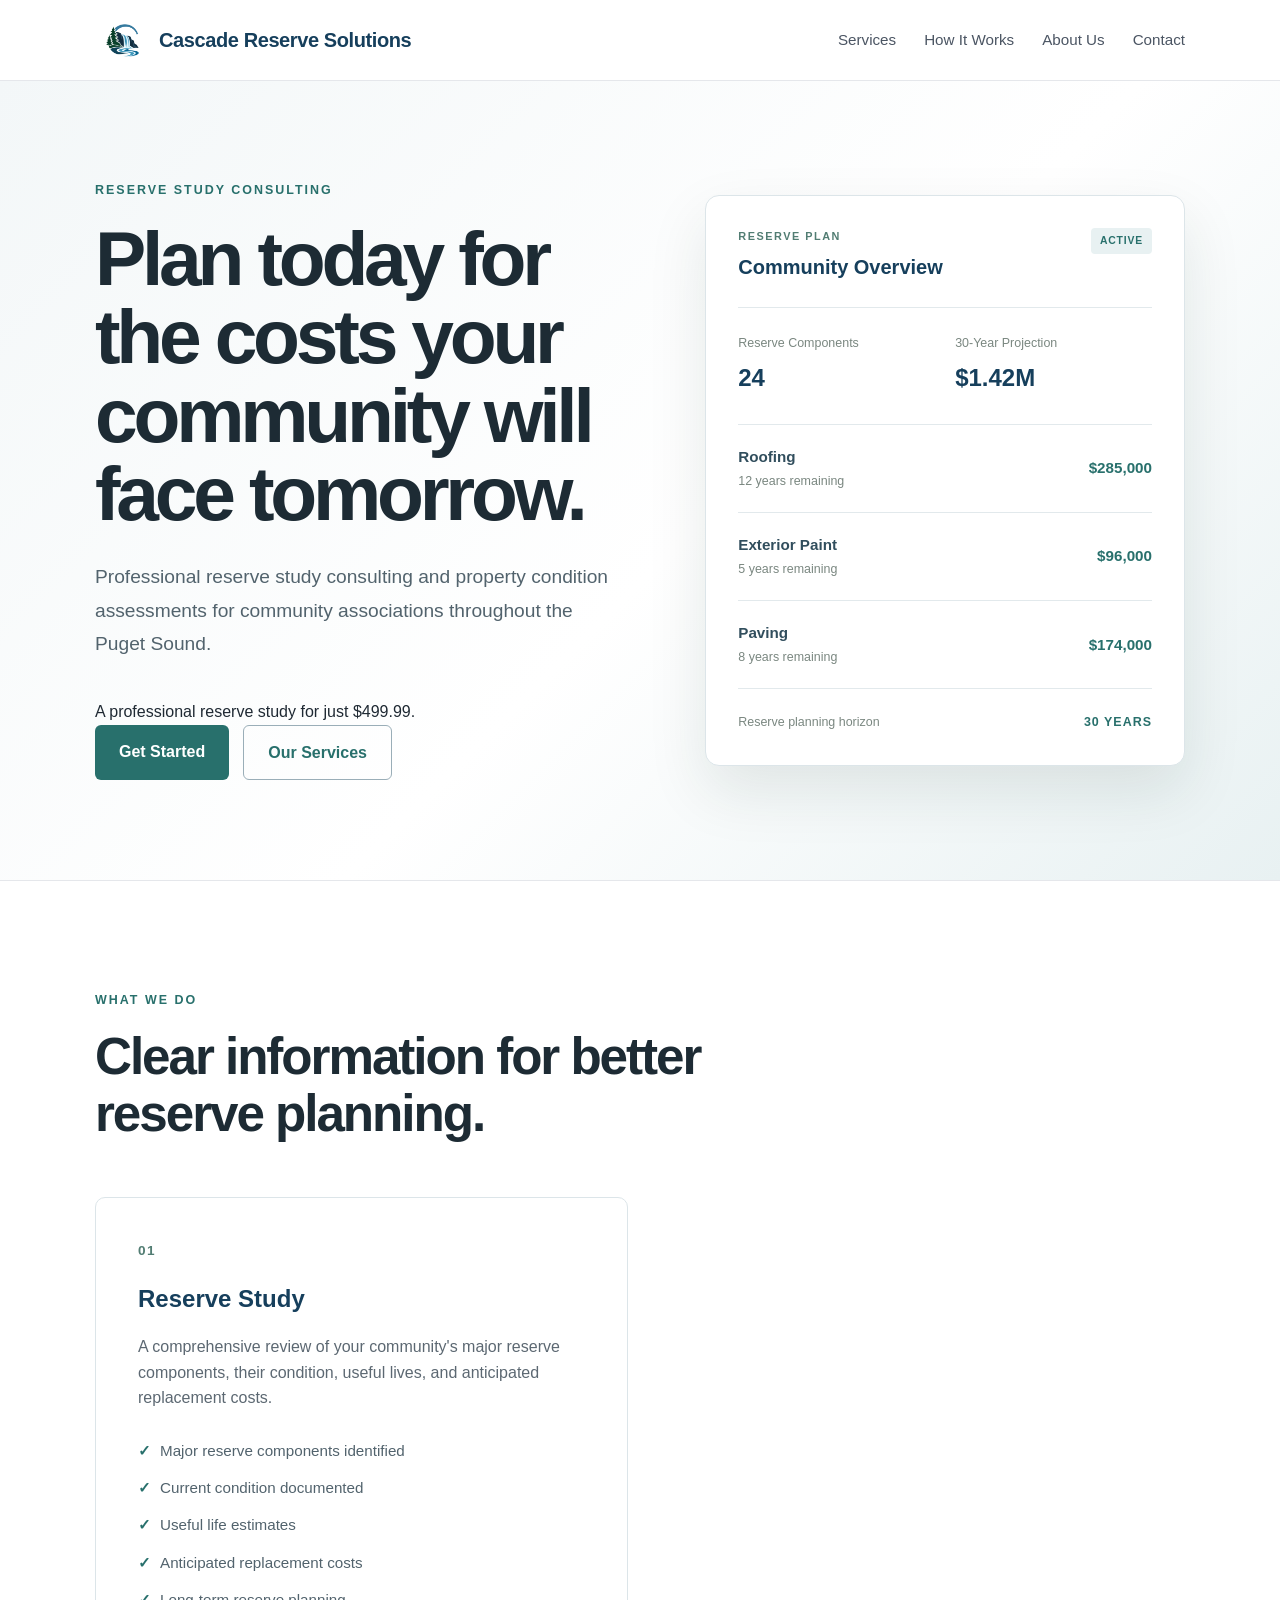
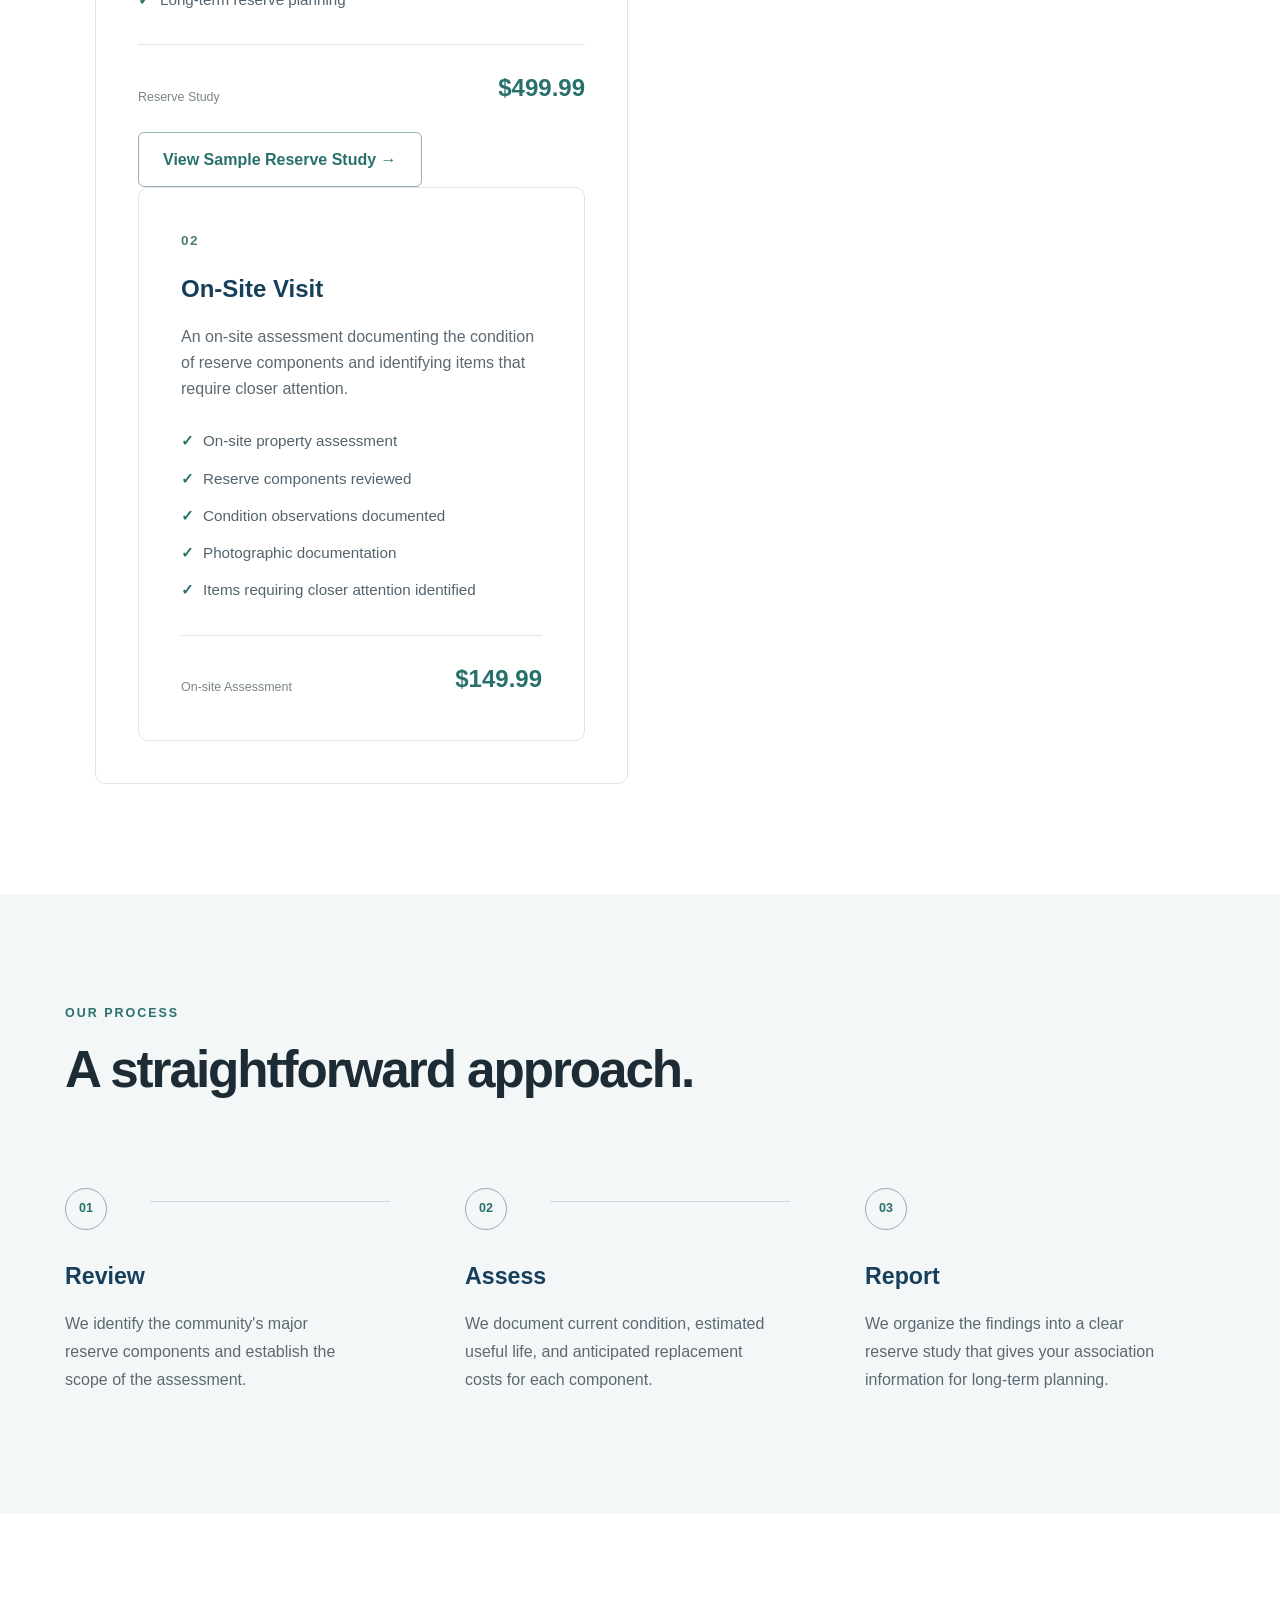
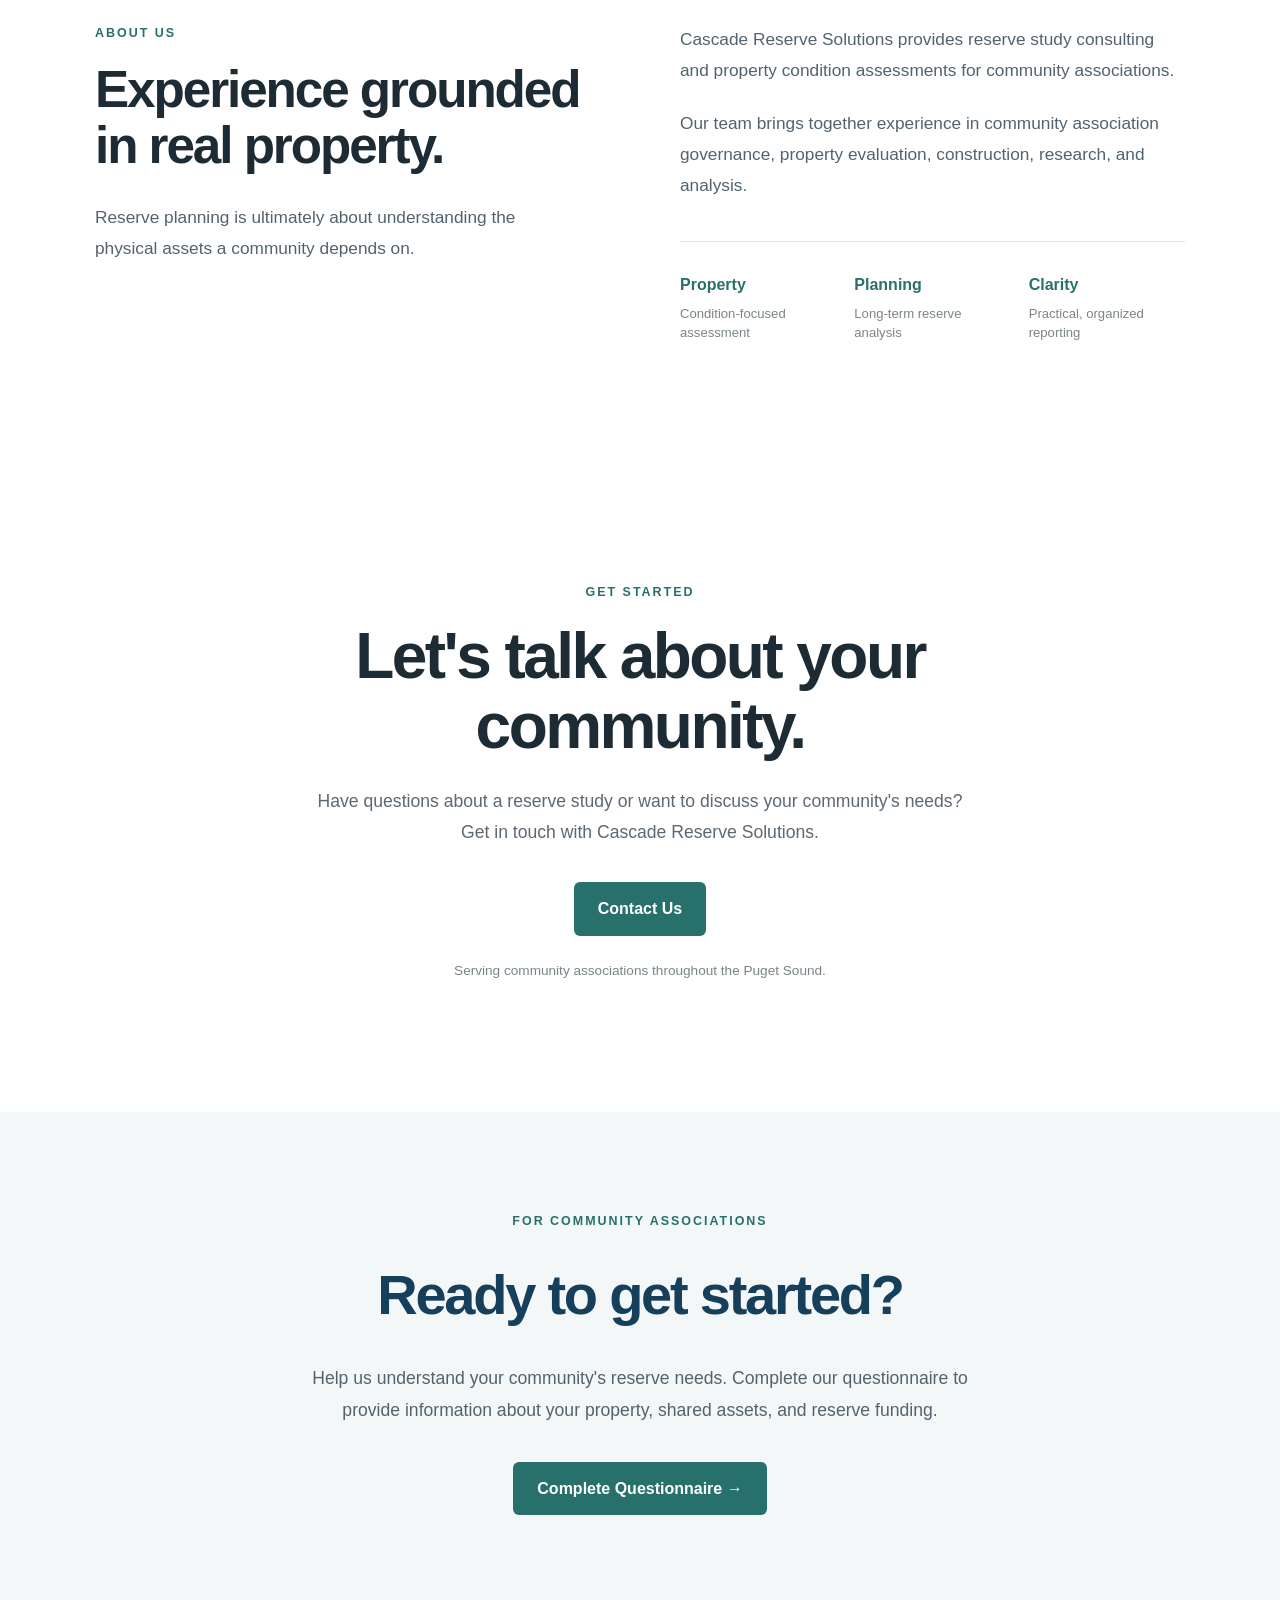
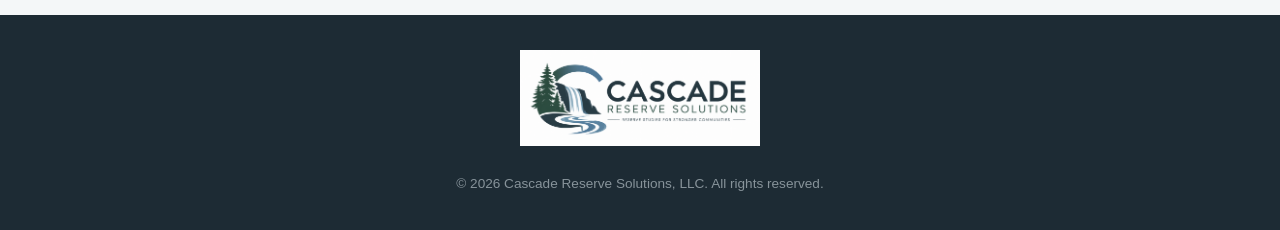
==== commit 2cefada2: "Add branded sample reserve study" ====
--- a/index.html
+++ b/index.html
@@ -140,11 +140,20 @@
                 <li>Long-term reserve planning</li>
             </ul>
 
-            <div class="card-bottom">
+                        <div class="card-bottom">
                 <span>Reserve Study</span>
                 <strong>$499.99</strong>
             </div>
-        </div>
+
+            <p style="margin-top: 24px;">
+                <a
+                    href="Cascade_Reserve_Solutions_Sample_Reserve_Study_Web_Ready.pdf"
+                    class="button secondary"
+                    target="_blank"
+                    rel="noopener noreferrer">
+                    View Sample Reserve Study →
+                </a>
+            </p>
 
         <div class="card">
             <div class="card-number">02</div>
--- a/style.css
+++ b/style.css
@@ -62,8 +62,8 @@
 }
 
 .logo img {
-    width: 42px;
-    height: 32px;
+    width: 54px;
+    height: 40px;
     object-fit: contain;
 }
 
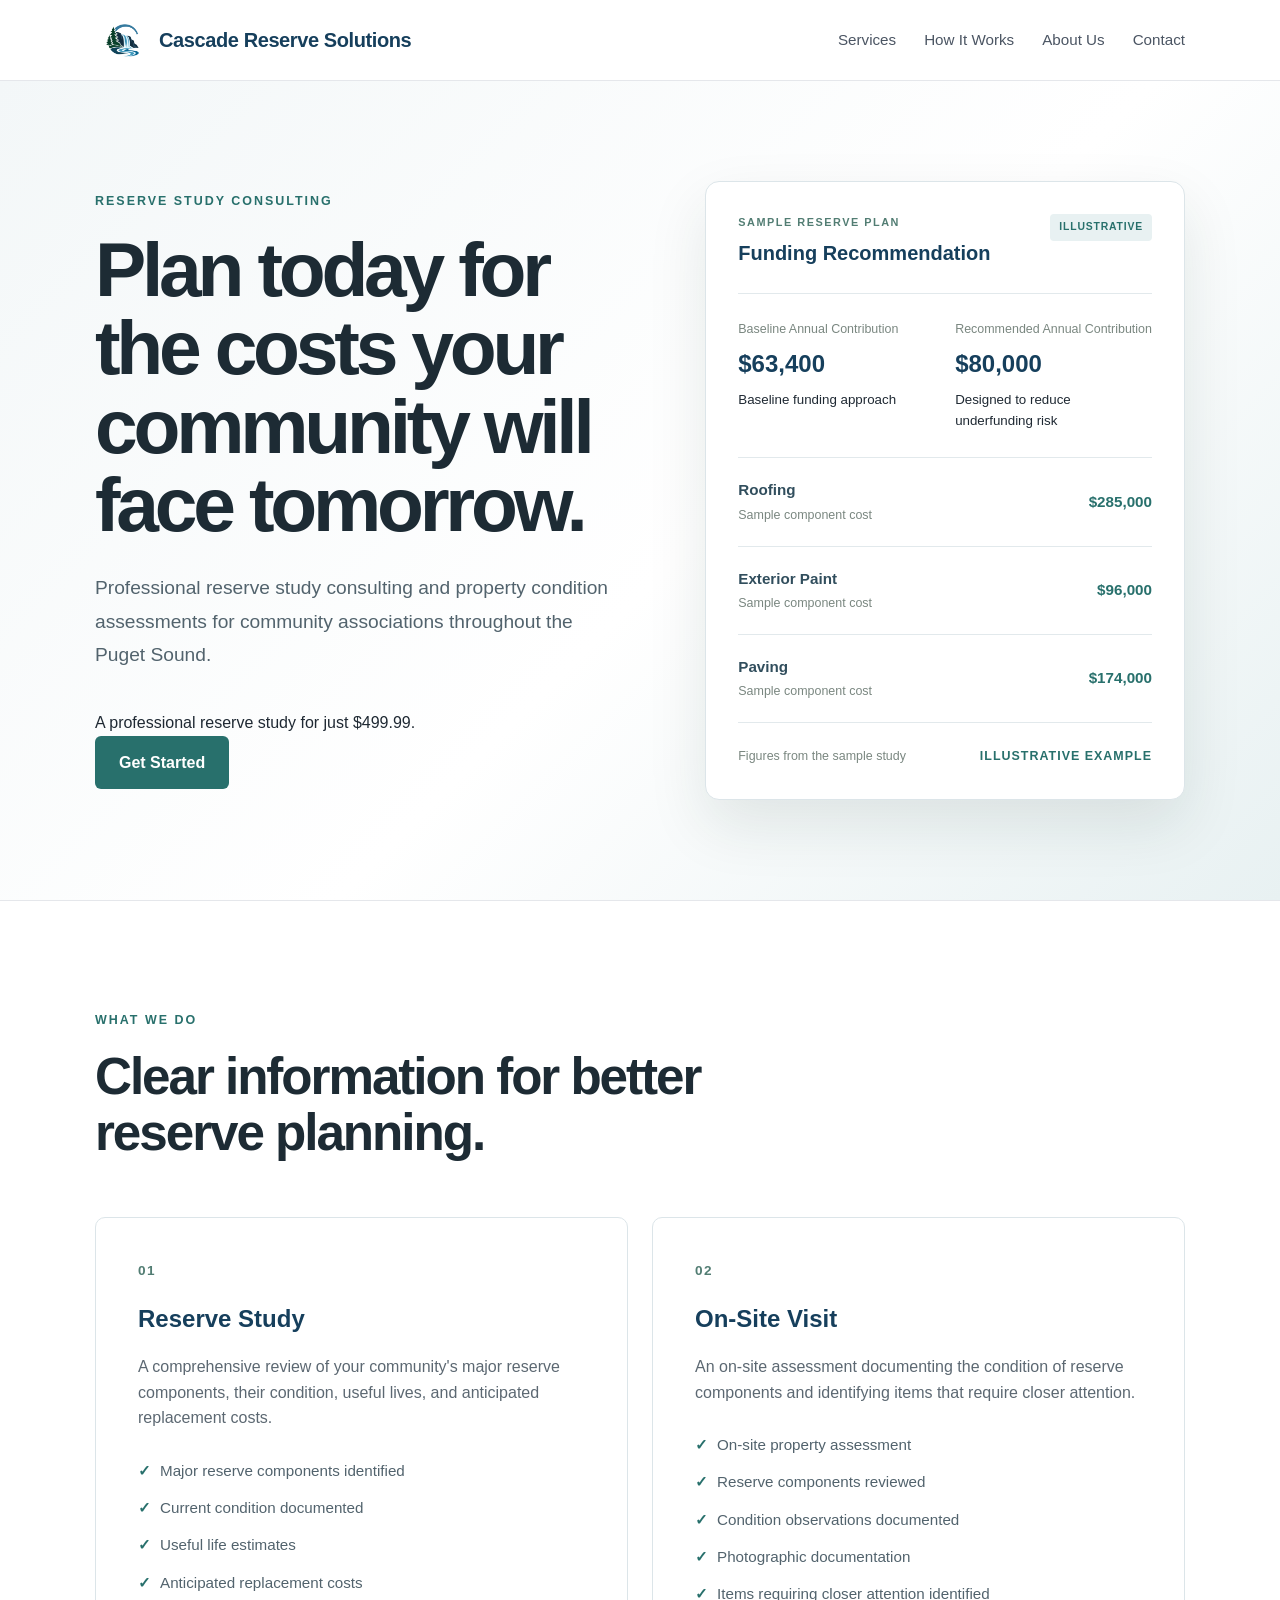
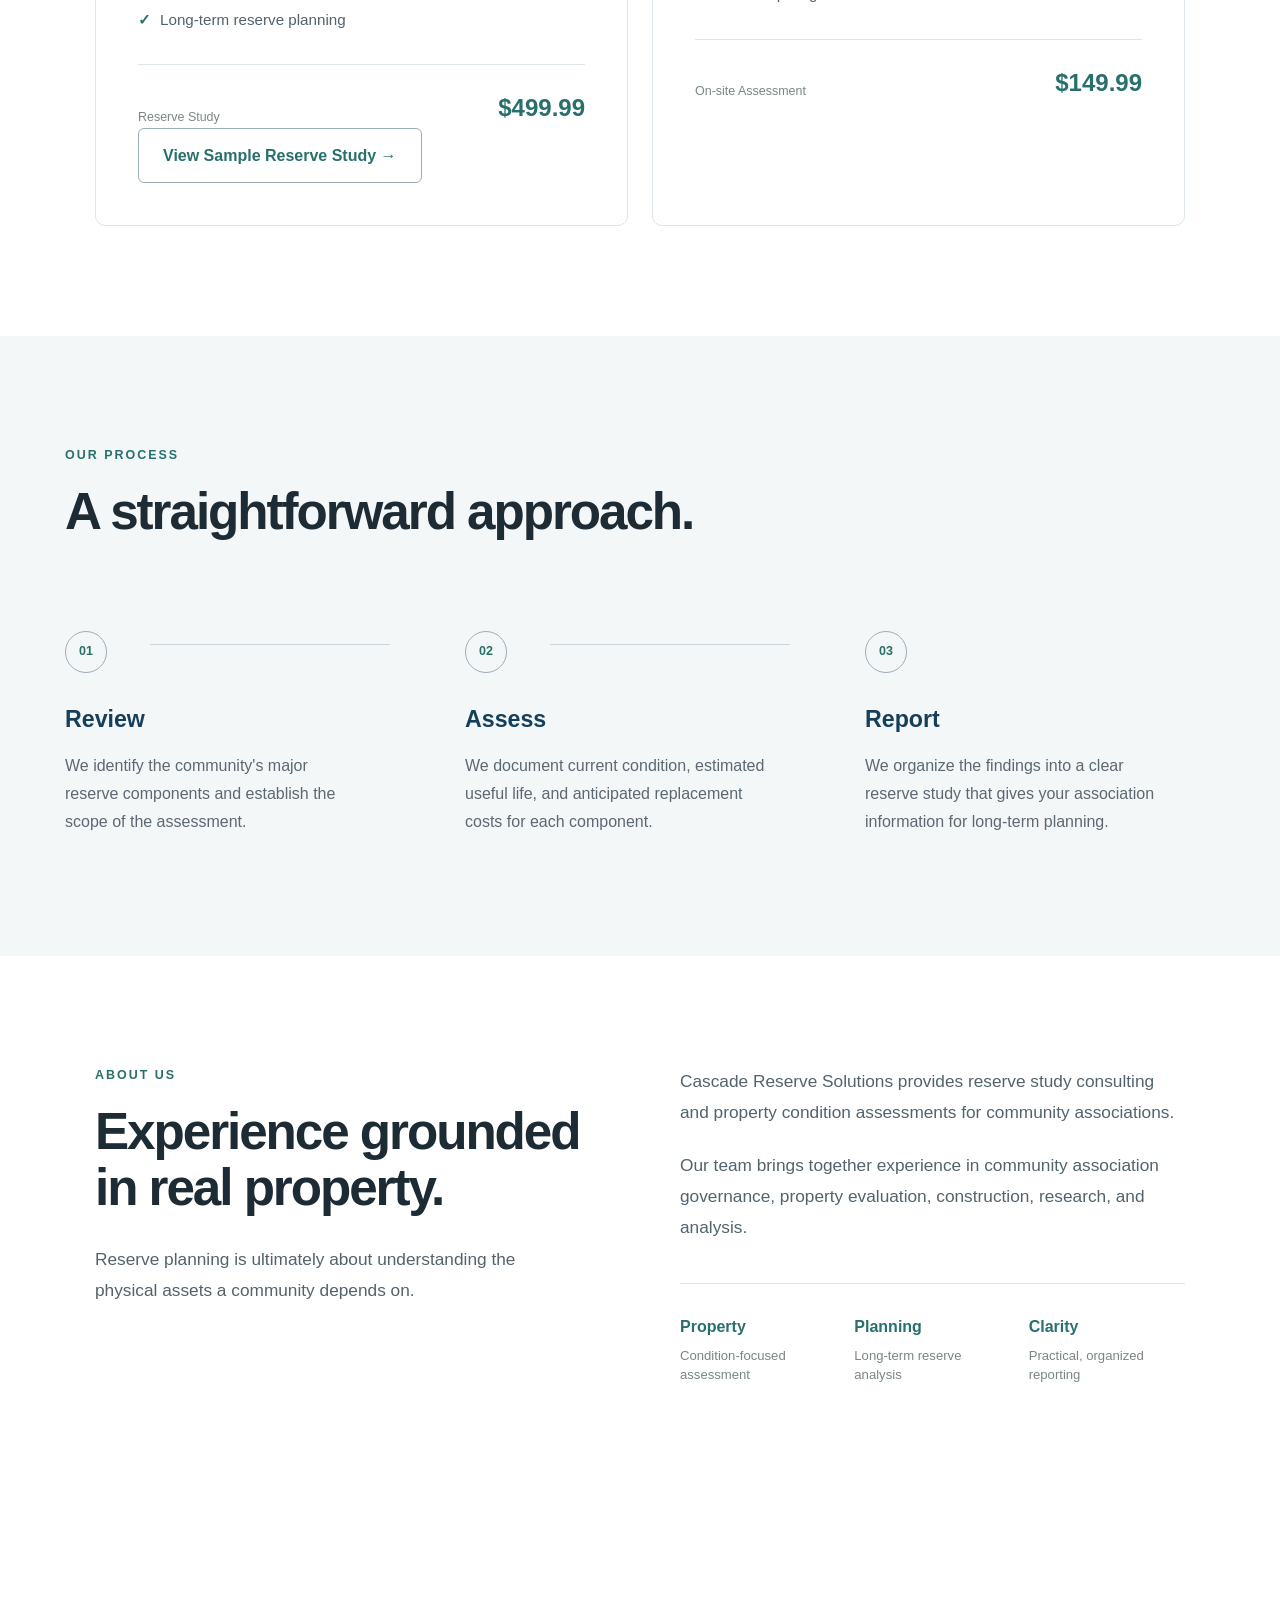
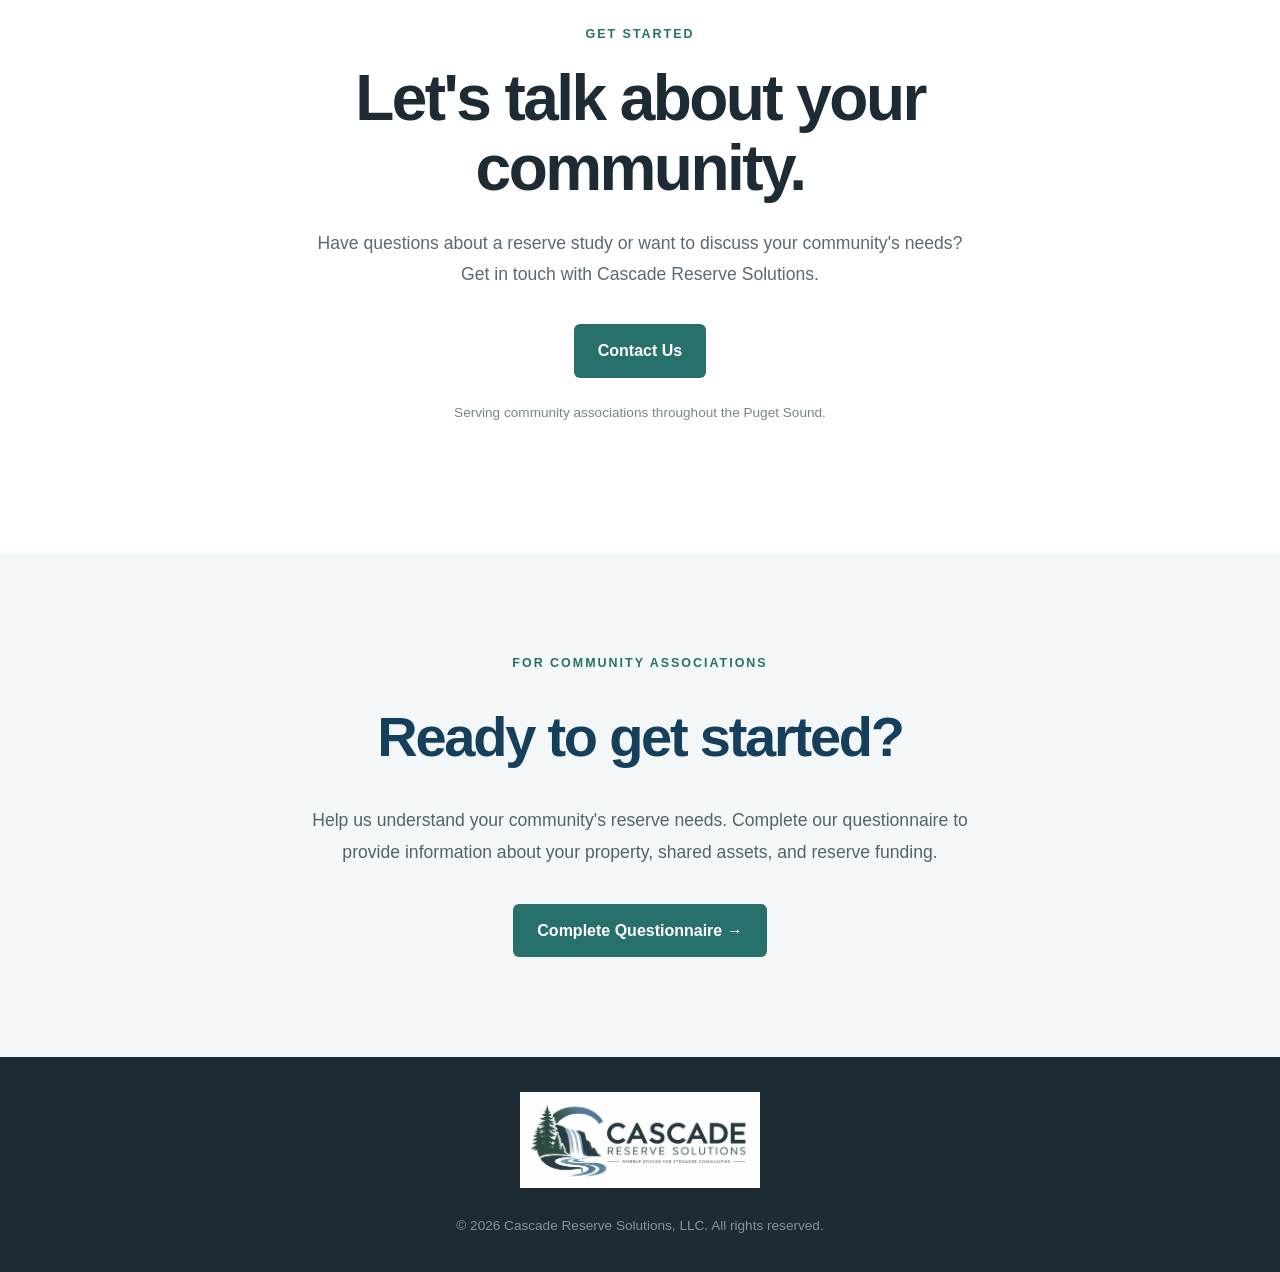
==== commit 7c9b7539: "Update homepage reserve dashboard and sample study" ====
--- a/index.html
+++ b/index.html
@@ -28,302 +28,277 @@
 
     <main>
 
-<section class="hero">
-    <div class="hero-content">
-
-        <div class="hero-copy">
-            <p class="eyebrow">RESERVE STUDY CONSULTING</p>
-
-            <h1>Plan today for the costs your community will face tomorrow.</h1>
-
-        <p class="hero-text">
-            Professional reserve study consulting and property condition
-            assessments for community associations throughout the Puget Sound.
-        </p>
-
-        <p class="price-callout">A professional reserve study for just $499.99.</p>
-
-        <div class="hero-buttons">
-                <a href="#contact" class="button primary">Get Started</a>
-                <a href="#services" class="button secondary">Our Services</a>
-            </div>
+        <section class="hero">
+            <div class="hero-content">
+
+                <div class="hero-copy">
+                    <p class="eyebrow">RESERVE STUDY CONSULTING</p>
+
+                    <h1>Plan today for the costs your community will face tomorrow.</h1>
+
+                    <p class="hero-text">
+                        Professional reserve study consulting and property condition
+                        assessments for community associations throughout the Puget Sound.
+                    </p>
+
+                    <p class="price-callout">A professional reserve study for just $499.99.</p>
+
+                    <div class="hero-buttons">
+                        <a href="#contact" class="button primary">Get Started</a>
+                    </div>
+                </div>
+
+                <div class="reserve-dashboard">
+                    <div class="dashboard-header">
+                        <div>
+                            <span class="dashboard-label">SAMPLE RESERVE PLAN</span>
+                            <h3>Funding Recommendation</h3>
+                        </div>
+                        <span class="status">ILLUSTRATIVE</span>
+                    </div>
+
+                    <div class="dashboard-summary funding-summary">
+                        <div>
+                            <span>Baseline Annual Contribution</span>
+                            <strong>$63,400</strong>
+                            <small>Baseline funding approach</small>
+                        </div>
+
+                        <div>
+                            <span>Recommended Annual Contribution</span>
+                            <strong>$80,000</strong>
+                            <small>Designed to reduce underfunding risk</small>
+                        </div>
+                    </div>
+
+                    <div class="component-list">
+                        <div class="component">
+                            <div>
+                                <strong>Roofing</strong>
+                                <span>Sample component cost</span>
+                            </div>
+                            <strong>$285,000</strong>
+                        </div>
+
+                        <div class="component">
+                            <div>
+                                <strong>Exterior Paint</strong>
+                                <span>Sample component cost</span>
+                            </div>
+                            <strong>$96,000</strong>
+                        </div>
+
+                        <div class="component">
+                            <div>
+                                <strong>Paving</strong>
+                                <span>Sample component cost</span>
+                            </div>
+                            <strong>$174,000</strong>
+                        </div>
+                    </div>
+
+                    <div class="dashboard-footer">
+                        <span>Figures from the sample study</span>
+                        <strong>ILLUSTRATIVE EXAMPLE</strong>
+                    </div>
+                </div>
+
+            </div>
+        </section>
+
+        <section id="services" class="section">
+            <div class="section-heading">
+                <p class="eyebrow">WHAT WE DO</p>
+                <h2>Clear information for better reserve planning.</h2>
+            </div>
+
+            <div class="cards">
+
+                <div class="card featured-card">
+                    <div class="card-number">01</div>
+
+                    <h3>Reserve Study</h3>
+
+                    <p>
+                        A comprehensive review of your community's major reserve
+                        components, their condition, useful lives, and anticipated
+                        replacement costs.
+                    </p>
+
+                    <ul class="service-list">
+                        <li>Major reserve components identified</li>
+                        <li>Current condition documented</li>
+                        <li>Useful life estimates</li>
+                        <li>Anticipated replacement costs</li>
+                        <li>Long-term reserve planning</li>
+                    </ul>
+
+                    <div class="card-bottom">
+                        <span>Reserve Study</span>
+                        <strong>$499.99</strong>
+                    </div>
+
+                    <p class="sample-study-link">
+                        <a
+                            href="Cascade_Reserve_Solutions_Sample_Reserve_Study_Web_Ready.pdf"
+                            class="button secondary"
+                            target="_blank"
+                            rel="noopener noreferrer">
+                            View Sample Reserve Study →
+                        </a>
+                    </p>
+                </div>
+
+                <div class="card">
+                    <div class="card-number">02</div>
+
+                    <h3>On-Site Visit</h3>
+
+                    <p>
+                        An on-site assessment documenting the condition of
+                        reserve components and identifying items that require
+                        closer attention.
+                    </p>
+
+                    <ul class="service-list">
+                        <li>On-site property assessment</li>
+                        <li>Reserve components reviewed</li>
+                        <li>Condition observations documented</li>
+                        <li>Photographic documentation</li>
+                        <li>Items requiring closer attention identified</li>
+                    </ul>
+
+                    <div class="card-bottom">
+                        <span>On-site Assessment</span>
+                        <strong>$149.99</strong>
+                    </div>
+                </div>
+
+            </div>
+        </section>
+
+        <section id="process" class="section light">
+            <div class="section-heading">
+                <p class="eyebrow">OUR PROCESS</p>
+                <h2>A straightforward approach.</h2>
+            </div>
+
+            <div class="steps">
+                <div class="step">
+                    <span>01</span>
+                    <h3>Review</h3>
+                    <p>
+                        We identify the community's major reserve components and
+                        establish the scope of the assessment.
+                    </p>
+                </div>
+
+                <div class="step">
+                    <span>02</span>
+                    <h3>Assess</h3>
+                    <p>
+                        We document current condition, estimated useful life,
+                        and anticipated replacement costs for each component.
+                    </p>
+                </div>
+
+                <div class="step">
+                    <span>03</span>
+                    <h3>Report</h3>
+                    <p>
+                        We organize the findings into a clear reserve study
+                        that gives your association information for long-term planning.
+                    </p>
+                </div>
+            </div>
+        </section>
+
+        <section id="about" class="section">
+            <div class="about-content">
+
+                <div class="about-intro">
+                    <p class="eyebrow">ABOUT US</p>
+                    <h2>Experience grounded in real property.</h2>
+                    <p class="about-lead">
+                        Reserve planning is ultimately about understanding
+                        the physical assets a community depends on.
+                    </p>
+                </div>
+
+                <div class="about-details">
+                    <p>
+                        Cascade Reserve Solutions provides reserve study consulting
+                        and property condition assessments for community associations.
+                    </p>
+
+                    <p>
+                        Our team brings together experience in community association
+                        governance, property evaluation, construction, research,
+                        and analysis.
+                    </p>
+
+                    <div class="about-highlights">
+                        <div class="highlight">
+                            <strong>Property</strong>
+                            <span>Condition-focused assessment</span>
+                        </div>
+
+                        <div class="highlight">
+                            <strong>Planning</strong>
+                            <span>Long-term reserve analysis</span>
+                        </div>
+
+                        <div class="highlight">
+                            <strong>Clarity</strong>
+                            <span>Practical, organized reporting</span>
+                        </div>
+                    </div>
+                </div>
+
+            </div>
+        </section>
+
+        <section id="contact" class="section contact">
+            <div class="contact-content">
+                <p class="eyebrow">GET STARTED</p>
+                <h2>Let's talk about your community.</h2>
+
+                <p class="contact-text">
+                    Have questions about a reserve study or want to discuss
+                    your community's needs? Get in touch with Cascade Reserve Solutions.
+                </p>
+
+                <div class="contact-actions">
+                    <a href="contact.html" class="button primary">Contact Us</a>
+
+                    <span class="contact-note">
+                        Serving community associations throughout the Puget Sound.
+                    </span>
+                </div>
+            </div>
+        </section>
+
+    </main>
+
+    <section class="questionnaire-cta">
+        <div class="questionnaire-cta-content">
+            <p class="eyebrow">FOR COMMUNITY ASSOCIATIONS</p>
+            <h2>Ready to get started?</h2>
+
+            <p>
+                Help us understand your community's reserve needs.
+                Complete our questionnaire to provide information
+                about your property, shared assets, and reserve funding.
+            </p>
+
+            <a href="questionnaire.html" class="button primary">
+                Complete Questionnaire →
+            </a>
         </div>
-
-        <div class="reserve-dashboard">
-
-            <div class="dashboard-header">
-                <div>
-                    <span class="dashboard-label">RESERVE PLAN</span>
-                    <h3>Community Overview</h3>
-                </div>
-
-                <span class="status">ACTIVE</span>
-            </div>
-
-            <div class="dashboard-summary">
-                <div>
-                    <span>Reserve Components</span>
-                    <strong>24</strong>
-                </div>
-
-                <div>
-                    <span>30-Year Projection</span>
-                    <strong>$1.42M</strong>
-                </div>
-            </div>
-
-            <div class="component-list">
-
-                <div class="component">
-                    <div>
-                        <strong>Roofing</strong>
-                        <span>12 years remaining</span>
-                    </div>
-
-                    <strong>$285,000</strong>
-                </div>
-
-                <div class="component">
-                    <div>
-                        <strong>Exterior Paint</strong>
-                        <span>5 years remaining</span>
-                    </div>
-
-                    <strong>$96,000</strong>
-                </div>
-
-                <div class="component">
-                    <div>
-                        <strong>Paving</strong>
-                        <span>8 years remaining</span>
-                    </div>
-
-                    <strong>$174,000</strong>
-                </div>
-
-            </div>
-
-            <div class="dashboard-footer">
-                <span>Reserve planning horizon</span>
-                <strong>30 YEARS</strong>
-            </div>
-
-        </div>
-
-    </div>
-</section>
-
-<section id="services" class="section">
-    <div class="section-heading">
-        <p class="eyebrow">WHAT WE DO</p>
-        <h2>Clear information for better reserve planning.</h2>
-    </div>
-
-    <div class="cards">
-
-        <div class="card featured-card">
-            <div class="card-number">01</div>
-
-            <h3>Reserve Study</h3>
-
-            <p>
-                A comprehensive review of your community's major reserve
-                components, their condition, useful lives, and anticipated
-                replacement costs.
-            </p>
-
-            <ul class="service-list">
-                <li>Major reserve components identified</li>
-                <li>Current condition documented</li>
-                <li>Useful life estimates</li>
-                <li>Anticipated replacement costs</li>
-                <li>Long-term reserve planning</li>
-            </ul>
-
-                        <div class="card-bottom">
-                <span>Reserve Study</span>
-                <strong>$499.99</strong>
-            </div>
-
-            <p style="margin-top: 24px;">
-                <a
-                    href="Cascade_Reserve_Solutions_Sample_Reserve_Study_Web_Ready.pdf"
-                    class="button secondary"
-                    target="_blank"
-                    rel="noopener noreferrer">
-                    View Sample Reserve Study →
-                </a>
-            </p>
-
-        <div class="card">
-            <div class="card-number">02</div>
-
-            <h3>On-Site Visit</h3>
-
-            <p>
-                An on-site assessment documenting the condition of
-                reserve components and identifying items that require
-                closer attention.
-            </p>
-
-            <ul class="service-list">
-                <li>On-site property assessment</li>
-                <li>Reserve components reviewed</li>
-                <li>Condition observations documented</li>
-                <li>Photographic documentation</li>
-                <li>Items requiring closer attention identified</li>
-            </ul>
-
-            <div class="card-bottom">
-                <span>On-site Assessment</span>
-                <strong>$149.99</strong>
-            </div>
-        </div>
-
-    </div>
-</section>
-
-        <section id="process" class="section light">
-    <div class="section-heading">
-        <p class="eyebrow">OUR PROCESS</p>
-        <h2>A straightforward approach.</h2>
-    </div>
-
-    <div class="steps">
-
-        <div class="step">
-            <span>01</span>
-            <h3>Review</h3>
-            <p>
-                We identify the community's major reserve components and
-                establish the scope of the assessment.
-            </p>
-        </div>
-
-        <div class="step">
-            <span>02</span>
-            <h3>Assess</h3>
-            <p>
-                We document current condition, estimated useful life,
-                and anticipated replacement costs for each component.
-            </p>
-        </div>
-
-        <div class="step">
-            <span>03</span>
-            <h3>Report</h3>
-            <p>
-                We organize the findings into a clear reserve study
-                that gives your association information for long-term planning.
-            </p>
-        </div>
-
-    </div>
-</section>
-
-        <section id="about" class="section">
-    <div class="about-content">
-
-        <div class="about-intro">
-            <p class="eyebrow">ABOUT US</p>
-
-            <h2>Experience grounded in real property.</h2>
-
-            <p class="about-lead">
-                Reserve planning is ultimately about understanding
-                the physical assets a community depends on.
-            </p>
-        </div>
-
-        <div class="about-details">
-
-            <p>
-                Cascade Reserve Solutions provides reserve study consulting
-                and property condition assessments for community associations.
-            </p>
-
-            <p>
-                Our team brings together experience in community association
-                governance, property evaluation, construction, research,
-                and analysis.
-            </p>
-
-            <div class="about-highlights">
-
-                <div class="highlight">
-                    <strong>Property</strong>
-                    <span>Condition-focused assessment</span>
-                </div>
-
-                <div class="highlight">
-                    <strong>Planning</strong>
-                    <span>Long-term reserve analysis</span>
-                </div>
-
-                <div class="highlight">
-                    <strong>Clarity</strong>
-                    <span>Practical, organized reporting</span>
-                </div>
-
-            </div>
-
-        </div>
-
-    </div>
-</section>
-
-
-
-<section id="contact" class="section contact">
-    <div class="contact-content">
-
-        <p class="eyebrow">GET STARTED</p>
-
-        <h2>Let's talk about your community.</h2>
-
-        <p class="contact-text">
-            Have questions about a reserve study or want to discuss
-            your community's needs? Get in touch with Cascade Reserve Solutions.
-        </p>
-
-        <div class="contact-actions">
-            <a href="contact.html" class="button primary">Contact Us</a>
-            </a>
-
-            <span class="contact-note">
-                Serving community associations throughout the Puget Sound.
-            </span>
-        </div>
-
-    </div>
-</section>
-
-    </main>
-
-<section class="questionnaire-cta">
-    <div class="questionnaire-cta-content">
-
-        <p class="eyebrow">FOR COMMUNITY ASSOCIATIONS</p>
-
-        <h2>Ready to get started?</h2>
-
-        <p>
-            Help us understand your community's reserve needs.
-            Complete our questionnaire to provide information
-            about your property, shared assets, and reserve funding.
-        </p>
-
-        <a href="questionnaire.html" class="button primary">
-            Complete Questionnaire →
-        </a>
-
-    </div>
-</section>
-    
+    </section>
 
     <footer>
         <img src="logo-full.png" alt="Cascade Reserve Solutions" class="footer-logo">
-
         <p>&copy; 2026 Cascade Reserve Solutions, LLC. All rights reserved.</p>
     </footer>
 
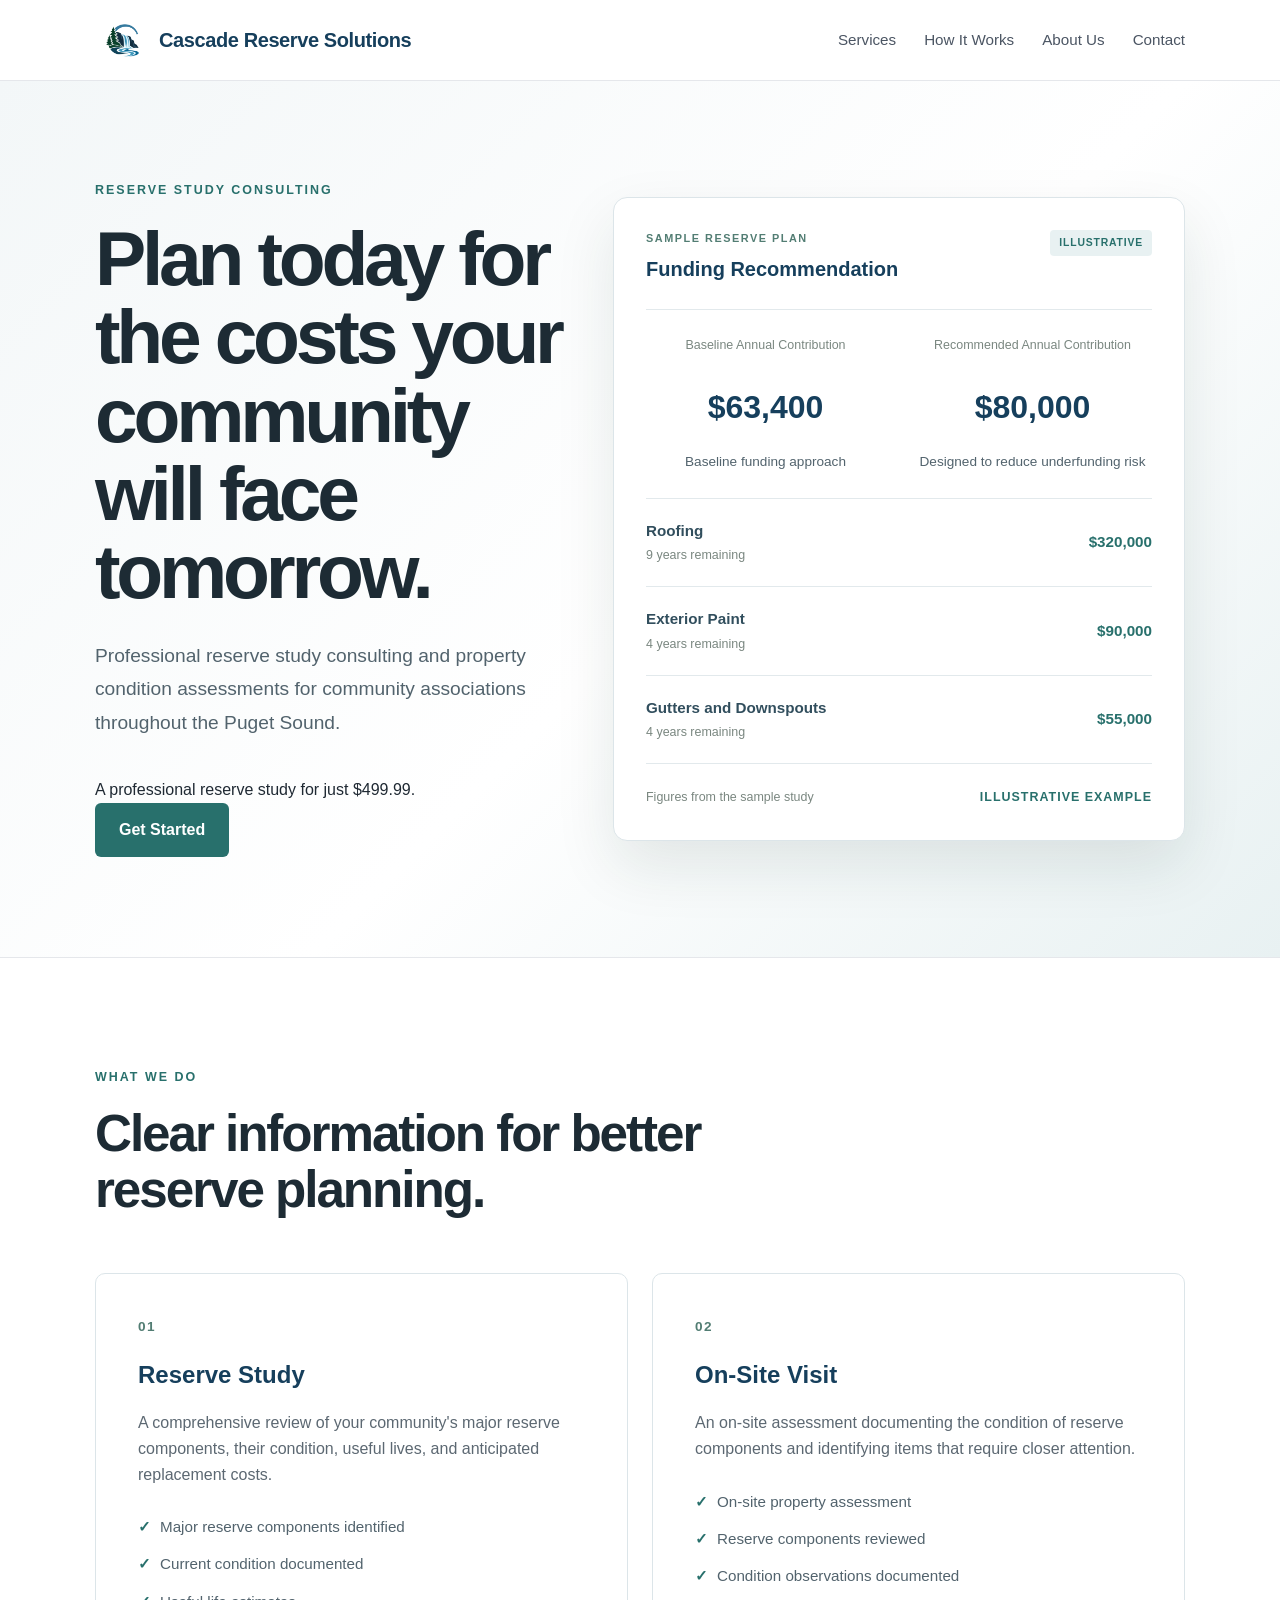
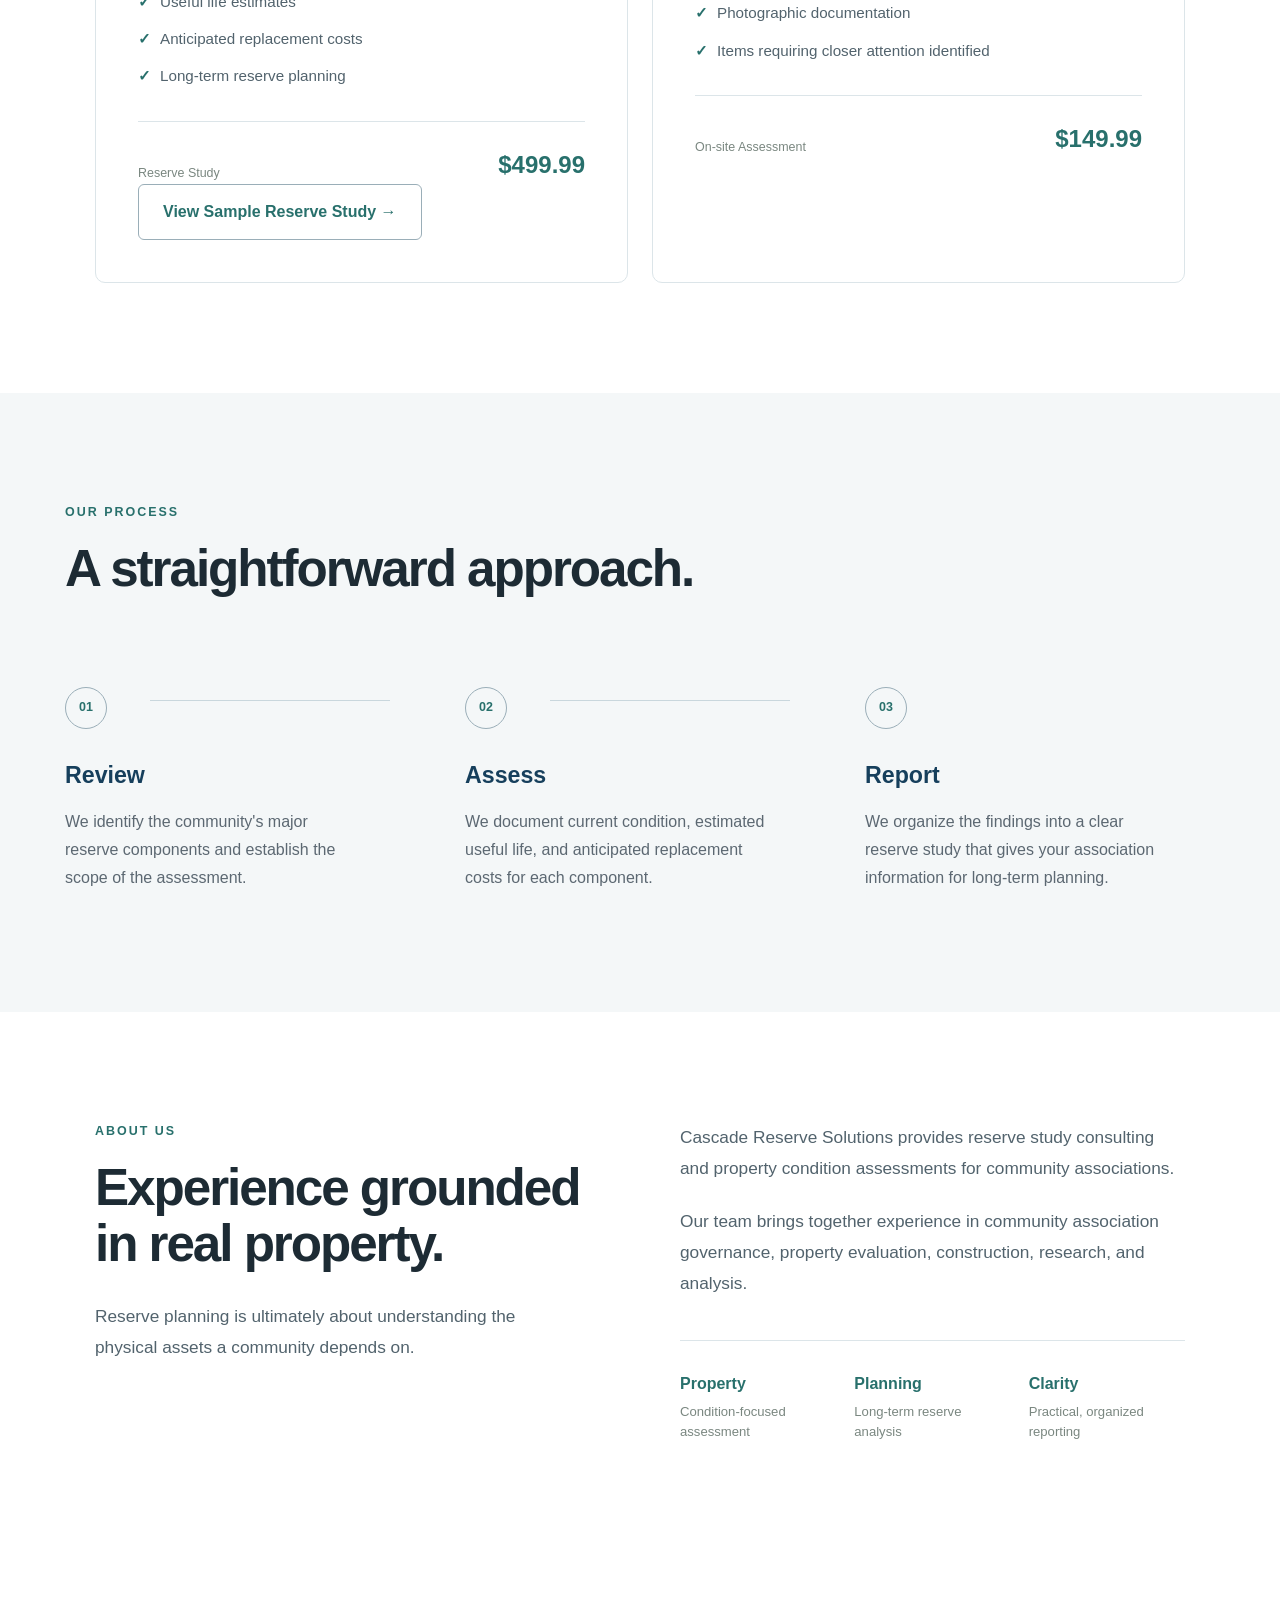
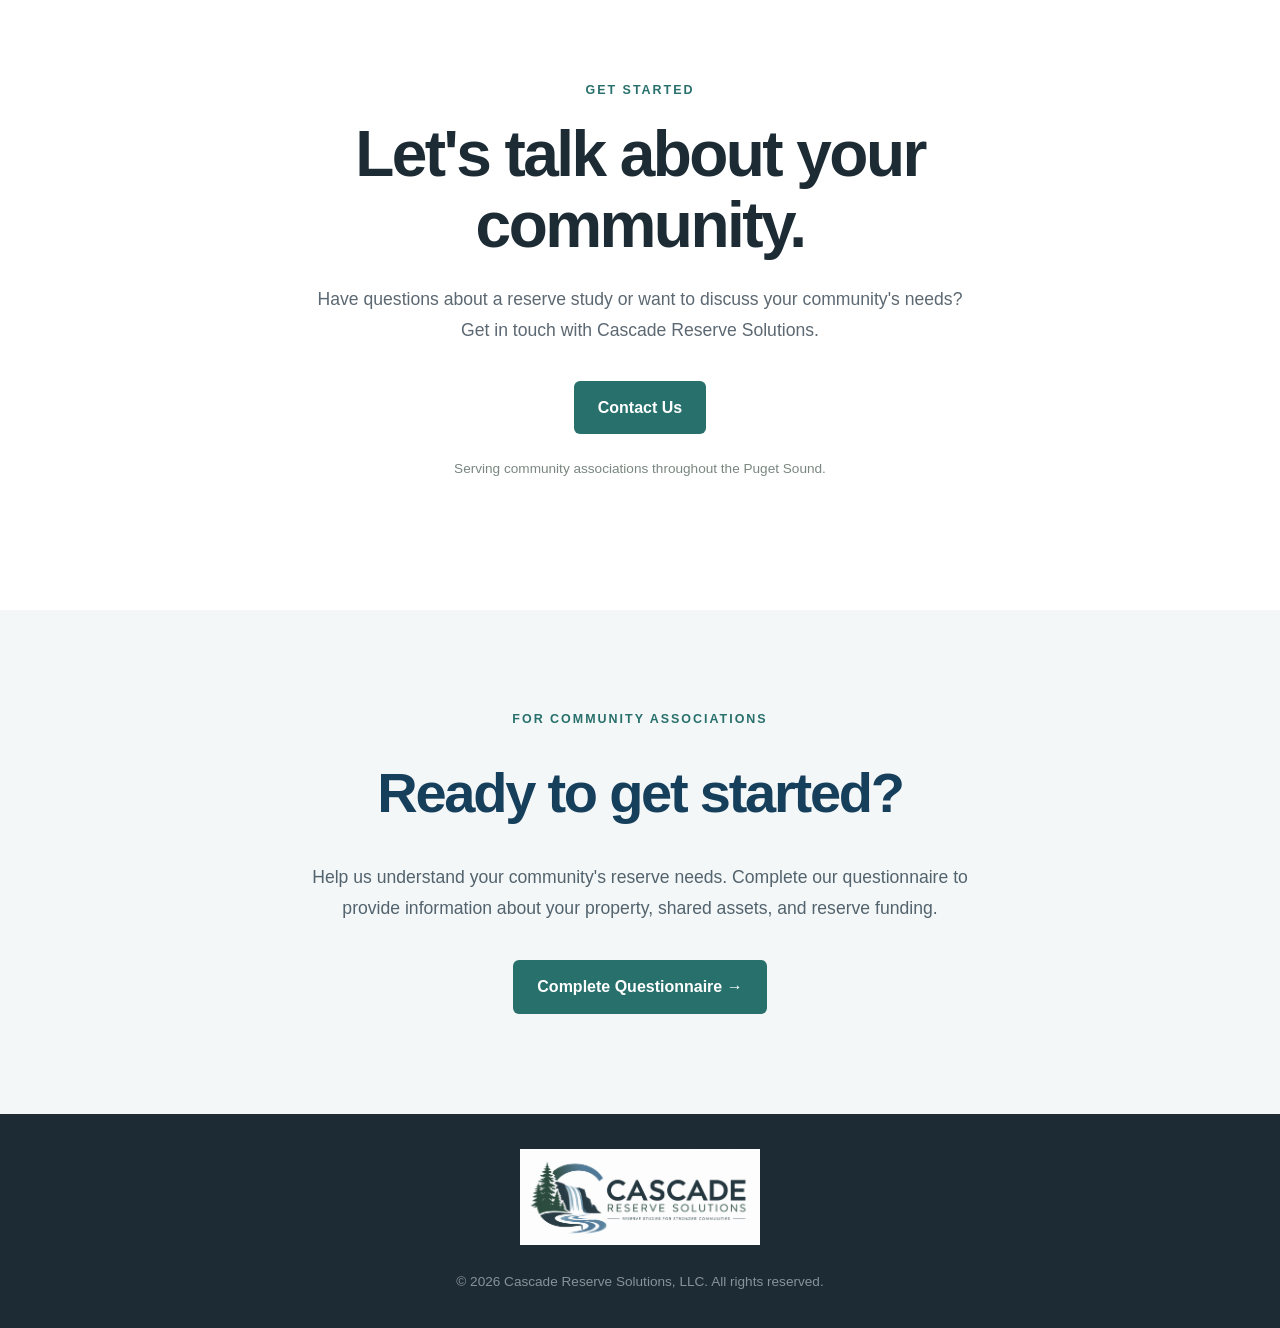
==== commit c75344b8: "Update reserve dashboard examples" ====
--- a/index.html
+++ b/index.html
@@ -6,6 +6,55 @@
     <meta name="viewport" content="width=device-width, initial-scale=1.0">
     <title>Cascade Reserve Solutions</title>
     <meta name="description" content="Professional reserve study consulting and property condition assessments for community associations throughout the Puget Sound.">
+
+    <style>
+        /* Keep the two funding figures aligned side by side and visually balanced. */
+        .funding-summary {
+            display: grid;
+            grid-template-columns: repeat(2, minmax(0, 1fr));
+            gap: 28px;
+            text-align: center;
+            align-items: start;
+        }
+
+        .funding-summary > div {
+            display: flex;
+            flex-direction: column;
+            align-items: center;
+            min-width: 0;
+        }
+
+        .funding-summary span {
+            display: block;
+            min-height: 2.8em;
+        }
+
+        .funding-summary strong {
+            display: block;
+            font-size: 2rem;
+            line-height: 1.2;
+            margin: 12px 0;
+        }
+
+        .funding-summary small {
+            display: block;
+            line-height: 1.5;
+        }
+
+        .component-lifespan {
+            display: block;
+        }
+
+        @media (max-width: 480px) {
+            .funding-summary {
+                gap: 12px;
+            }
+
+            .funding-summary strong {
+                font-size: 1.55rem;
+            }
+        }
+    </style>
 </head>
 
 <body>
@@ -54,6 +103,7 @@
                             <span class="dashboard-label">SAMPLE RESERVE PLAN</span>
                             <h3>Funding Recommendation</h3>
                         </div>
+
                         <span class="status">ILLUSTRATIVE</span>
                     </div>
 
@@ -75,25 +125,28 @@
                         <div class="component">
                             <div>
                                 <strong>Roofing</strong>
-                                <span>Sample component cost</span>
+                                <span class="component-lifespan">9 years remaining</span>
                             </div>
-                            <strong>$285,000</strong>
+
+                            <strong>$320,000</strong>
                         </div>
 
                         <div class="component">
                             <div>
                                 <strong>Exterior Paint</strong>
-                                <span>Sample component cost</span>
+                                <span class="component-lifespan">4 years remaining</span>
                             </div>
-                            <strong>$96,000</strong>
+
+                            <strong>$90,000</strong>
                         </div>
 
                         <div class="component">
                             <div>
-                                <strong>Paving</strong>
-                                <span>Sample component cost</span>
+                                <strong>Gutters and Downspouts</strong>
+                                <span class="component-lifespan">4 years remaining</span>
                             </div>
-                            <strong>$174,000</strong>
+
+                            <strong>$55,000</strong>
                         </div>
                     </div>
 
@@ -219,6 +272,7 @@
                 <div class="about-intro">
                     <p class="eyebrow">ABOUT US</p>
                     <h2>Experience grounded in real property.</h2>
+
                     <p class="about-lead">
                         Reserve planning is ultimately about understanding
                         the physical assets a community depends on.
--- a/style.css
+++ b/style.css
@@ -1074,4 +1074,57 @@
     color: #52636D;
     font-size: 1.1rem;
     line-height: 1.8;
-}+}
+
+
+/* =========================
+   WIDER RESERVE DASHBOARD
+========================= */
+
+@media (min-width: 801px) {
+    .hero-content {
+        grid-template-columns: 0.9fr 1.1fr;
+        gap: 50px;
+    }
+}
+
+.reserve-dashboard {
+    width: 100%;
+    min-width: 0;
+}
+
+.funding-summary {
+    grid-template-columns: repeat(2, minmax(0, 1fr));
+    align-items: start;
+}
+
+.funding-summary > div {
+    min-width: 0;
+}
+
+.funding-summary span {
+    min-height: 2.8em;
+}
+
+.funding-summary strong {
+    display: block;
+    margin-top: 5px;
+}
+
+.funding-summary small {
+    display: block;
+    margin-top: 8px;
+    color: #52636D;
+    font-size: 0.85rem;
+    line-height: 1.6;
+}
+
+@media (max-width: 480px) {
+    .funding-summary {
+        grid-template-columns: 1fr;
+    }
+
+    .funding-summary span {
+        min-height: 0;
+    }
+}
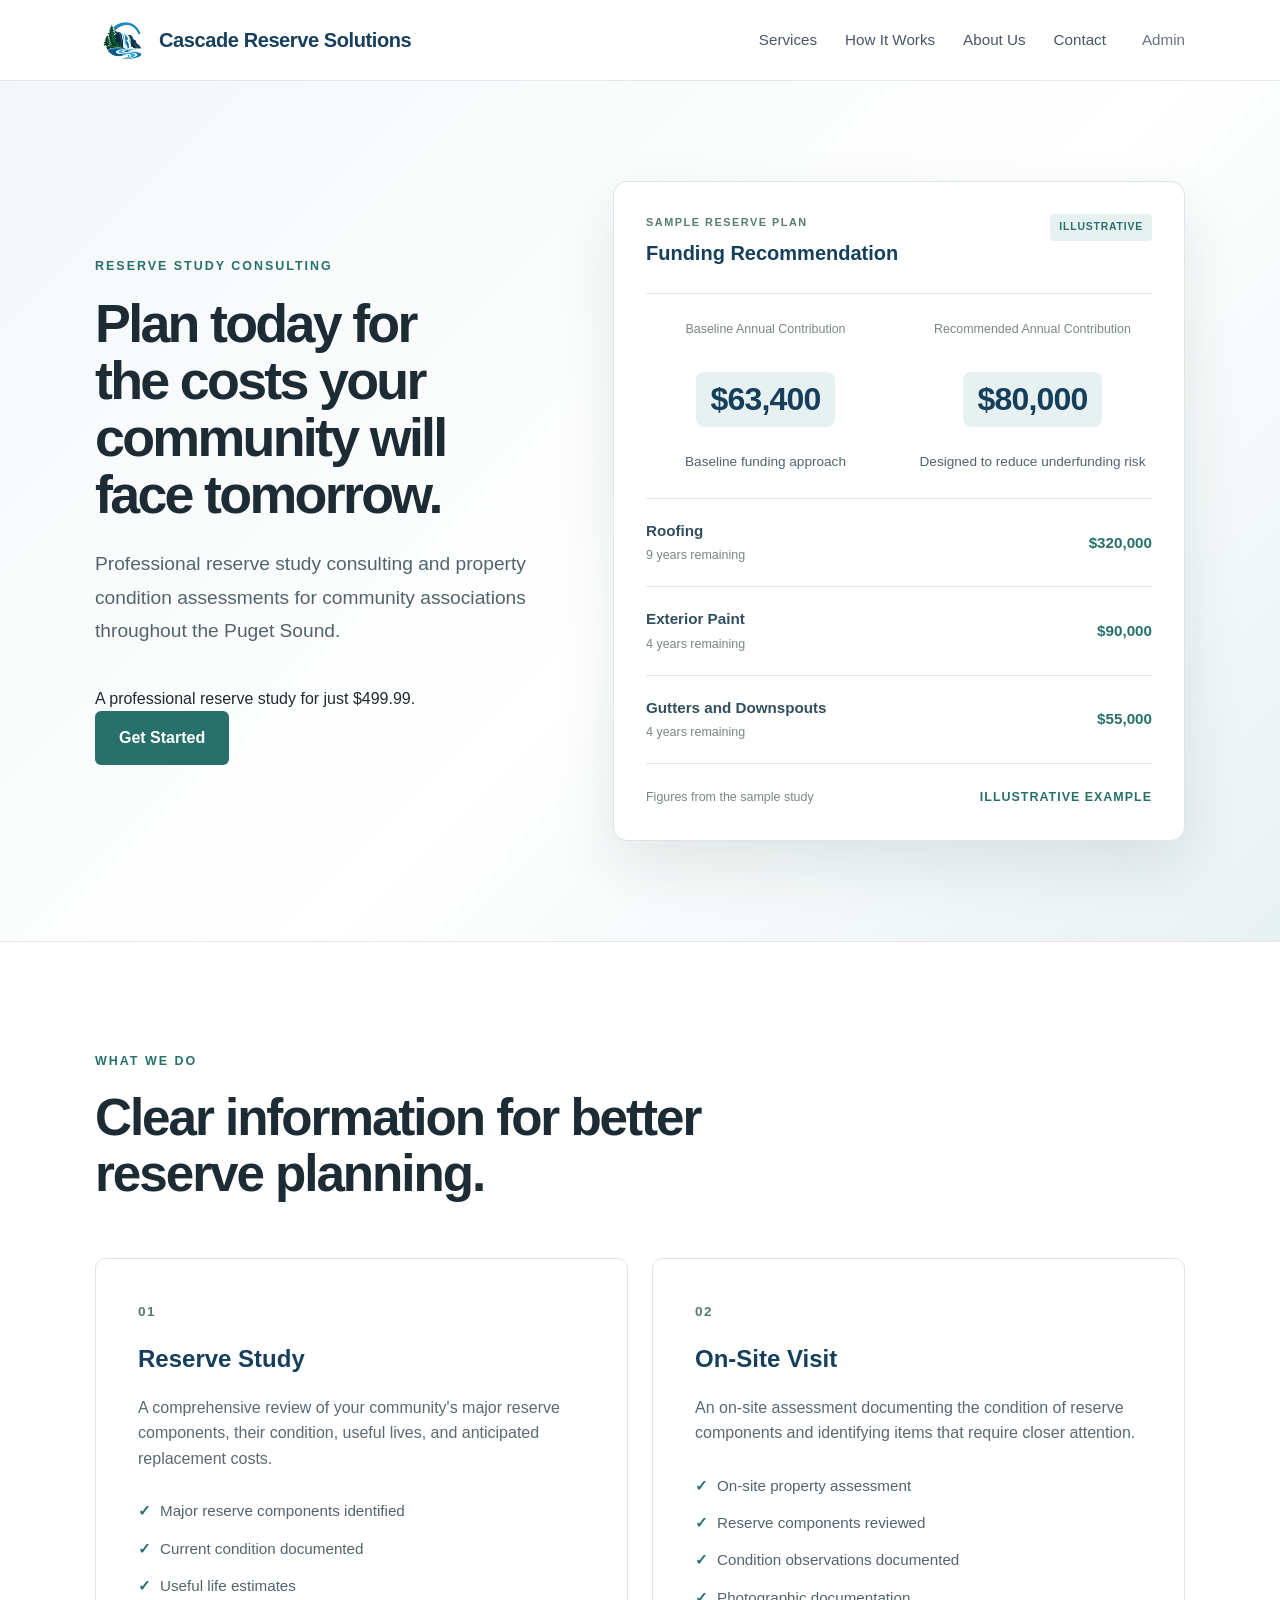
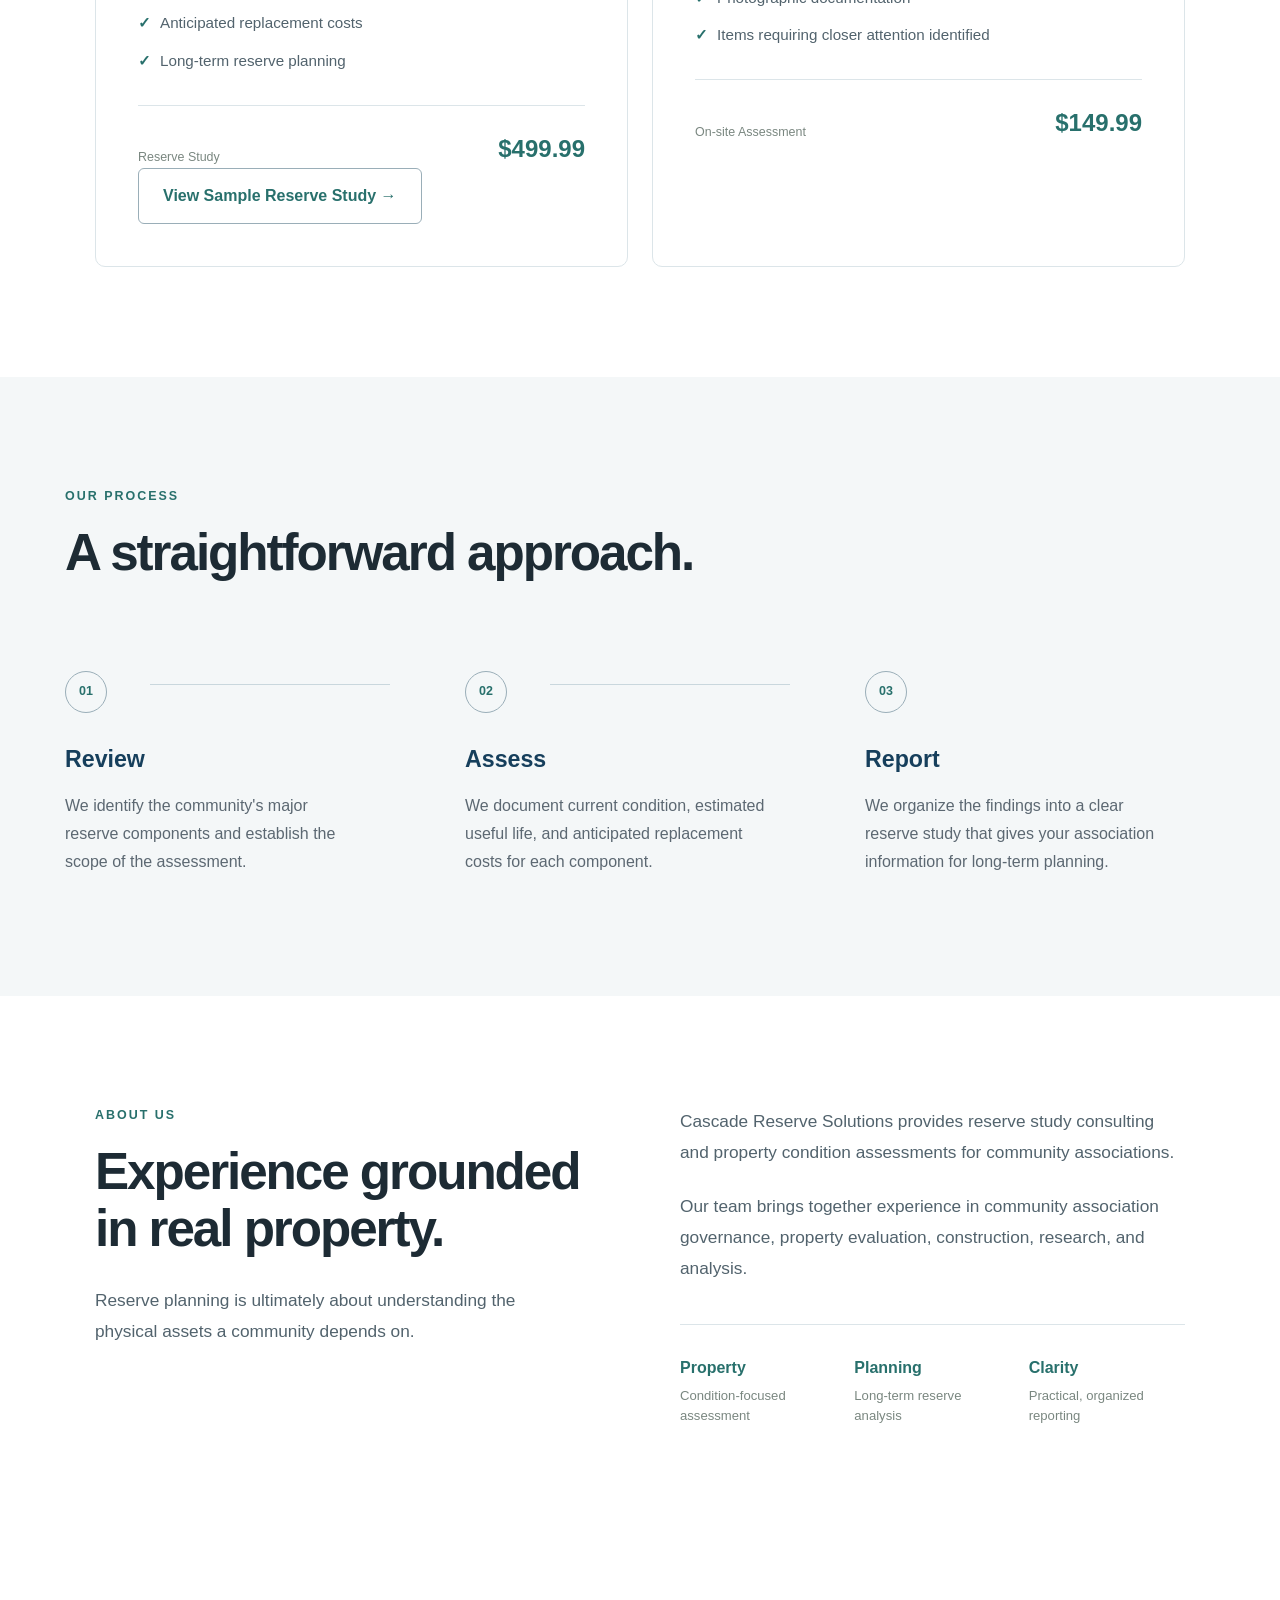
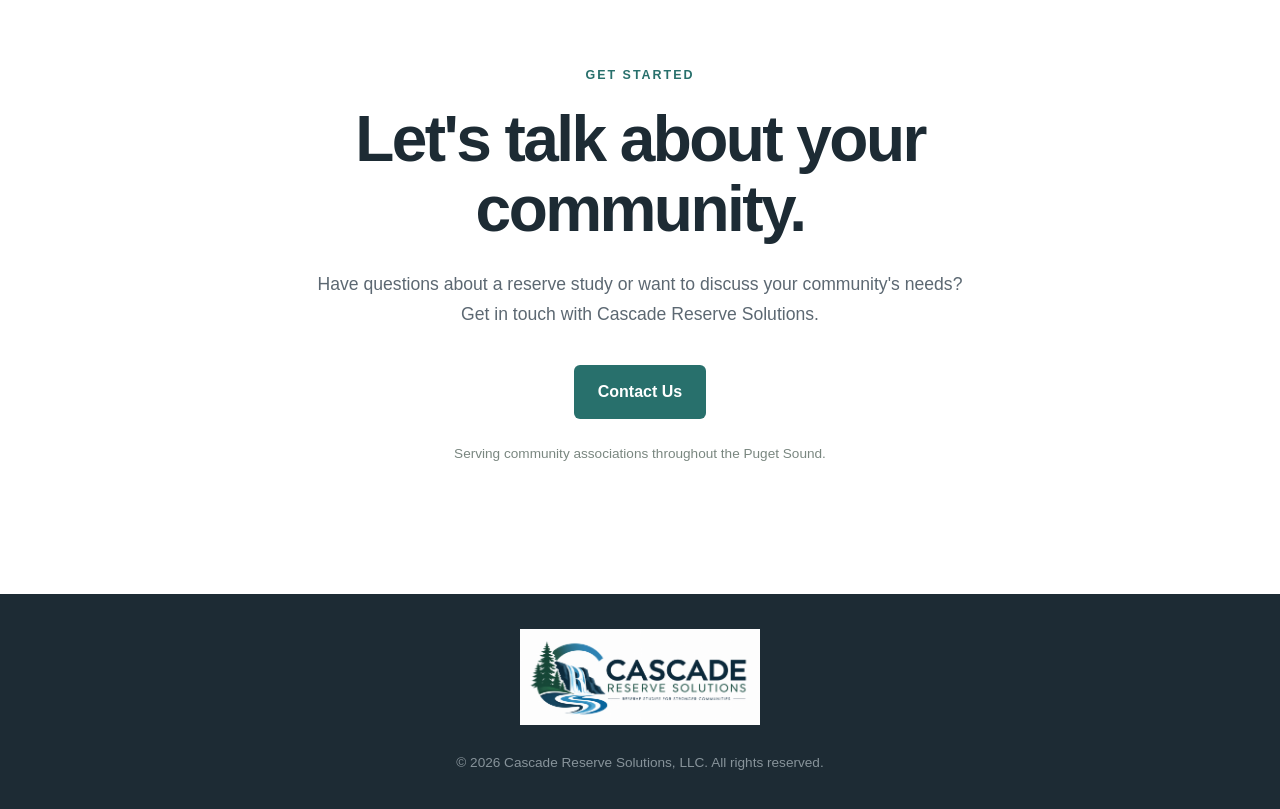
==== commit 8daadb4c: "Add password prompt to admin questionnaire link" ====
--- a/index.html
+++ b/index.html
@@ -45,6 +45,24 @@
             display: block;
         }
 
+        /* Small Admin link styled to blend into the existing navigation. */
+        .nav-links .admin-link {
+            margin-left: 8px;
+            font-size: inherit;
+            font-family: inherit;
+            font-weight: inherit;
+            color: inherit;
+            text-decoration: none;
+            opacity: 0.82;
+        }
+
+        .nav-links .admin-link:hover,
+        .nav-links .admin-link:focus-visible {
+            opacity: 1;
+            text-decoration: underline;
+            text-underline-offset: 4px;
+        }
+
         @media (max-width: 480px) {
             .funding-summary {
                 gap: 12px;
@@ -52,6 +70,10 @@
 
             .funding-summary strong {
                 font-size: 1.55rem;
+            }
+
+            .nav-links .admin-link {
+                margin-left: 0;
             }
         }
     </style>
@@ -71,6 +93,7 @@
                 <a href="#process">How It Works</a>
                 <a href="#about">About Us</a>
                 <a href="#contact">Contact</a>
+                <a href="#" class="admin-link" id="adminLink">Admin</a>
             </div>
         </nav>
     </header>
@@ -334,27 +357,36 @@
 
     </main>
 
-    <section class="questionnaire-cta">
-        <div class="questionnaire-cta-content">
-            <p class="eyebrow">FOR COMMUNITY ASSOCIATIONS</p>
-            <h2>Ready to get started?</h2>
-
-            <p>
-                Help us understand your community's reserve needs.
-                Complete our questionnaire to provide information
-                about your property, shared assets, and reserve funding.
-            </p>
-
-            <a href="questionnaire.html" class="button primary">
-                Complete Questionnaire →
-            </a>
-        </div>
-    </section>
-
     <footer>
         <img src="logo-full.png" alt="Cascade Reserve Solutions" class="footer-logo">
         <p>&copy; 2026 Cascade Reserve Solutions, LLC. All rights reserved.</p>
     </footer>
 
+    <script>
+        /*
+         * Basic convenience gate only. This is not secure authentication.
+         * The questionnaire page itself remains unchanged.
+         */
+        (function () {
+            const adminLink = document.getElementById("adminLink");
+
+            adminLink.addEventListener("click", function (event) {
+                event.preventDefault();
+
+                const password = window.prompt("Enter the admin password:");
+
+                if (password === null) {
+                    return;
+                }
+
+                if (password === "Pepper") {
+                    window.location.href = "questionnaire.html";
+                } else {
+                    window.alert("Incorrect password.");
+                }
+            });
+        })();
+    </script>
+
 </body>
 </html>
--- a/style.css
+++ b/style.css
@@ -117,12 +117,13 @@
 }
 
 .hero h1 {
-    max-width: 800px;
-    margin-bottom: 28px;
+    max-width: 540px;
+    margin-bottom: 24px;
     color: #1D2B34;
-    font-size: clamp(3rem, 6vw, 5.5rem);
-    line-height: 1.02;
-    letter-spacing: -0.055em;
+    font-size: clamp(2.8rem, 4.2vw, 4.2rem);
+    line-height: 1.06;
+    letter-spacing: -0.05em;
+    text-wrap: balance;
 }
 
 .hero-text {
@@ -1093,38 +1094,62 @@
     min-width: 0;
 }
 
+
+/* Funding summary: balanced columns, aligned labels/prices/captions */
 .funding-summary {
+    display: grid;
     grid-template-columns: repeat(2, minmax(0, 1fr));
     align-items: start;
+    width: 100%;
+    gap: 24px;
 }
 
 .funding-summary > div {
     min-width: 0;
+    text-align: center;
 }
 
 .funding-summary span {
+    display: block;
     min-height: 2.8em;
+    line-height: 1.5;
 }
 
 .funding-summary strong {
-    display: block;
+    display: inline-block;
     margin-top: 5px;
+    padding: 8px 14px;
+    border-radius: 8px;
+    color: #163F5C;
+    background: #E8F1F2;
+    font-size: clamp(1.65rem, 2.1vw, 2rem);
+    line-height: 1.2;
+    letter-spacing: -0.025em;
+    white-space: nowrap;
 }
 
 .funding-summary small {
     display: block;
-    margin-top: 8px;
+    max-width: 260px;
+    margin: 8px auto 0;
     color: #52636D;
     font-size: 0.85rem;
-    line-height: 1.6;
+    line-height: 1.5;
+    text-wrap: balance;
 }
 
 @media (max-width: 480px) {
     .funding-summary {
         grid-template-columns: 1fr;
+        gap: 20px;
     }
 
     .funding-summary span {
         min-height: 0;
     }
-}
+
+    .funding-summary small {
+        max-width: none;
+    }
+}
+
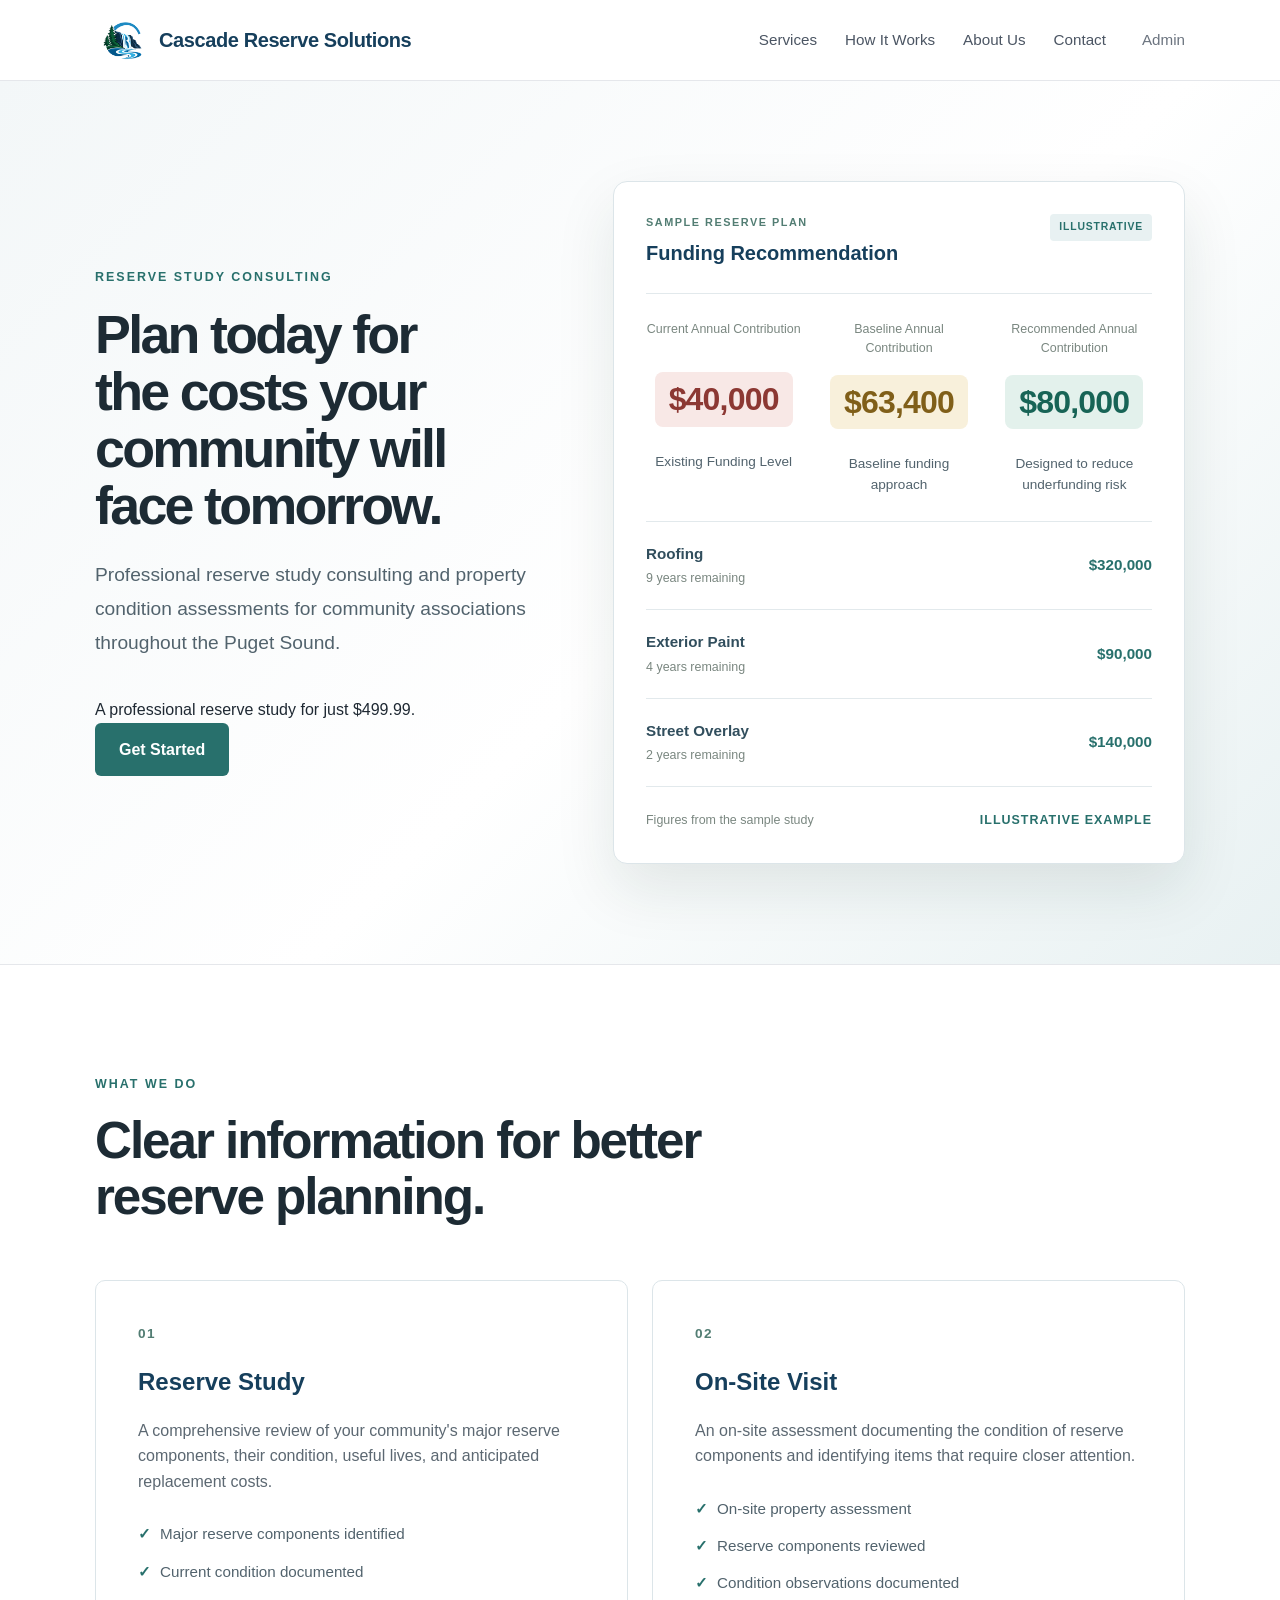
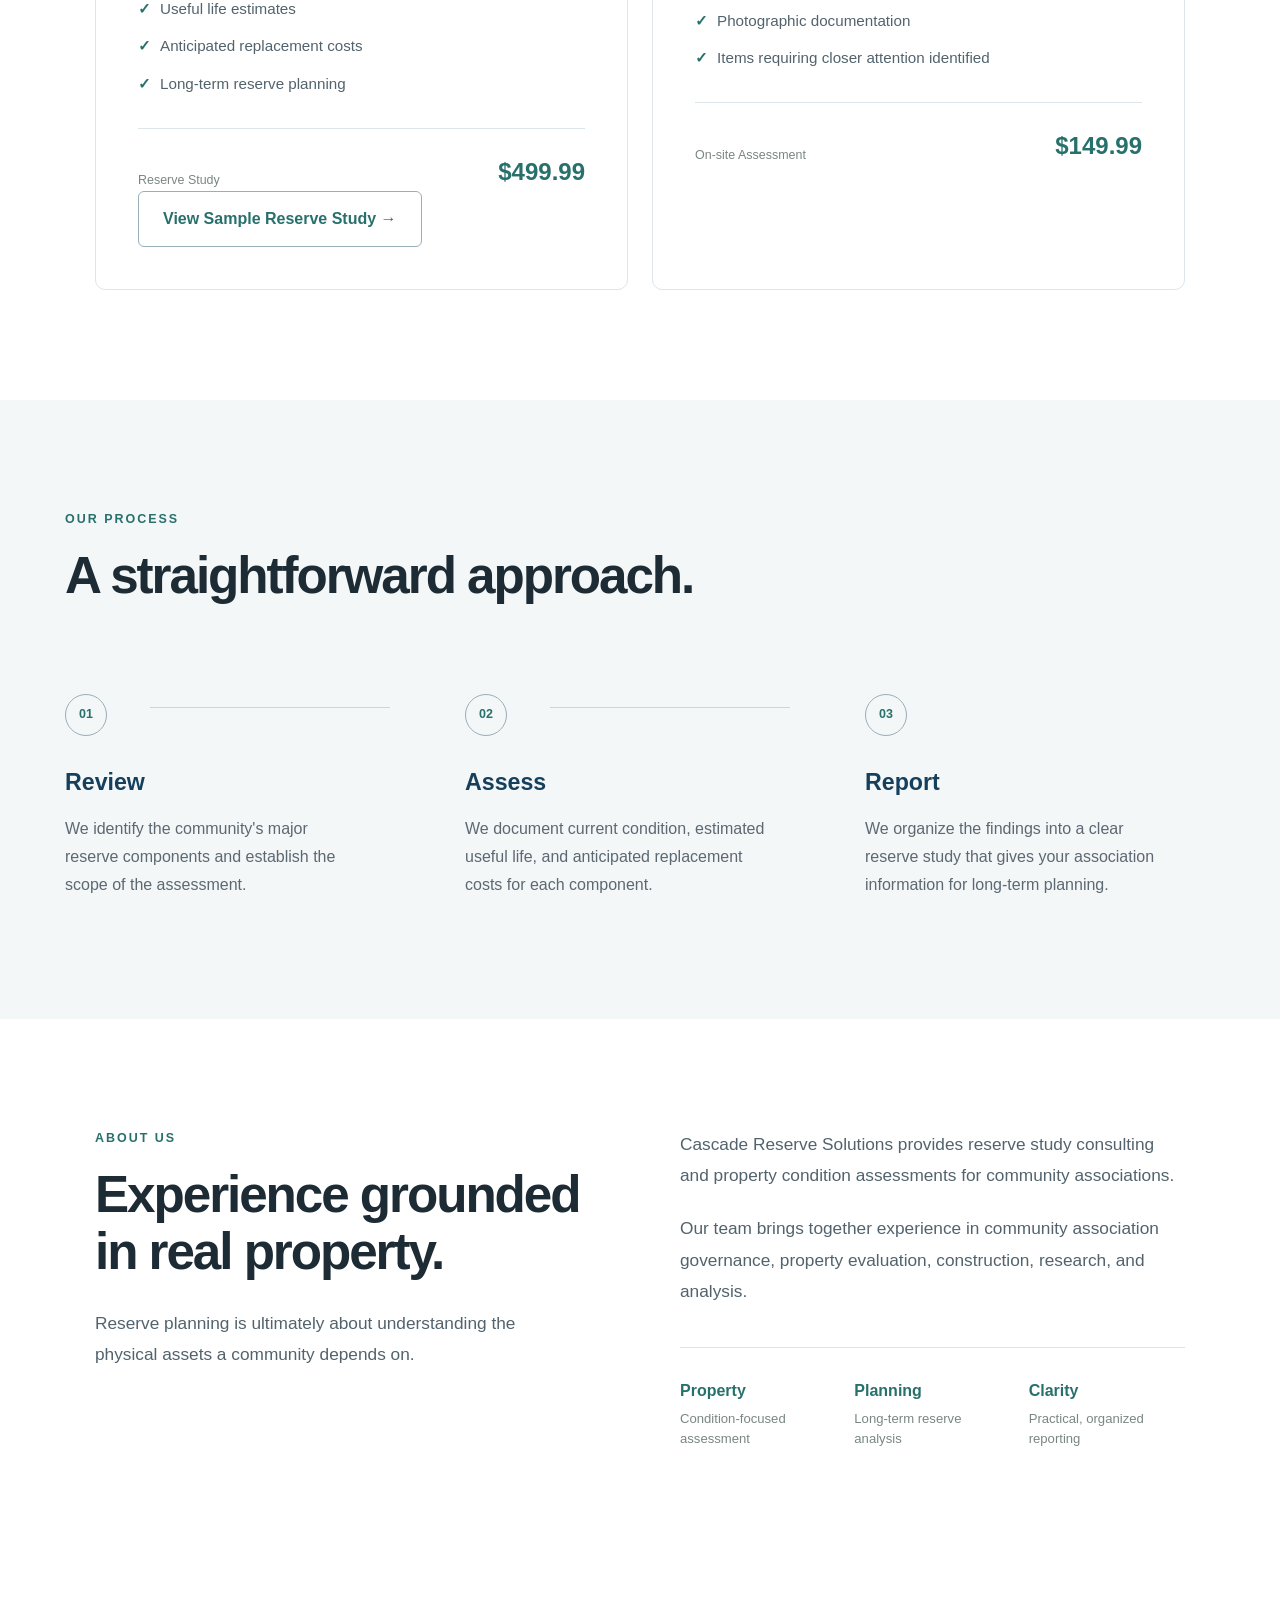
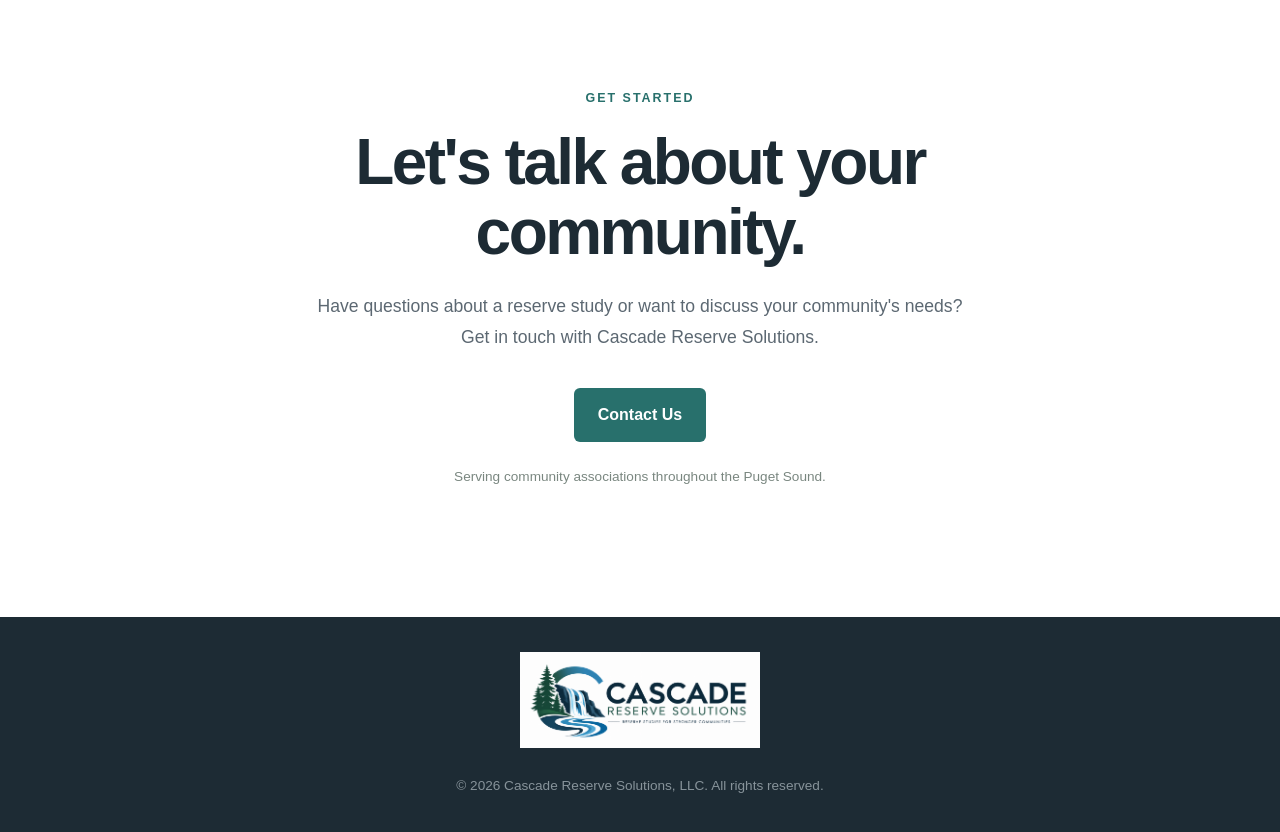
==== commit 0f97195f: "Add color-coded funding recommendation options" ====
--- a/index.html
+++ b/index.html
@@ -8,11 +8,11 @@
     <meta name="description" content="Professional reserve study consulting and property condition assessments for community associations throughout the Puget Sound.">
 
     <style>
-        /* Keep the two funding figures aligned side by side and visually balanced. */
+        /* Three funding figures remain balanced on desktop and adapt on smaller screens. */
         .funding-summary {
             display: grid;
-            grid-template-columns: repeat(2, minmax(0, 1fr));
-            gap: 28px;
+            grid-template-columns: repeat(3, minmax(0, 1fr));
+            gap: 20px;
             text-align: center;
             align-items: start;
         }
@@ -63,15 +63,23 @@
             text-underline-offset: 4px;
         }
 
+        @media (max-width: 700px) {
+            .funding-summary {
+                grid-template-columns: 1fr;
+                gap: 18px;
+            }
+
+            .funding-summary span {
+                min-height: 0;
+            }
+
+            .funding-summary strong {
+                font-size: 1.75rem;
+                margin: 8px 0;
+            }
+        }
+
         @media (max-width: 480px) {
-            .funding-summary {
-                gap: 12px;
-            }
-
-            .funding-summary strong {
-                font-size: 1.55rem;
-            }
-
             .nav-links .admin-link {
                 margin-left: 0;
             }
@@ -131,13 +139,19 @@
                     </div>
 
                     <div class="dashboard-summary funding-summary">
-                        <div>
+                        <div class="current-funding">
+                            <span>Current Annual Contribution</span>
+                            <strong>$40,000</strong>
+                            <small>Existing Funding Level</small>
+                        </div>
+
+                        <div class="baseline-funding">
                             <span>Baseline Annual Contribution</span>
                             <strong>$63,400</strong>
                             <small>Baseline funding approach</small>
                         </div>
 
-                        <div>
+                        <div class="recommended-funding">
                             <span>Recommended Annual Contribution</span>
                             <strong>$80,000</strong>
                             <small>Designed to reduce underfunding risk</small>
@@ -165,11 +179,11 @@
 
                         <div class="component">
                             <div>
-                                <strong>Gutters and Downspouts</strong>
-                                <span class="component-lifespan">4 years remaining</span>
+                                <strong>Street Overlay</strong>
+                                <span class="component-lifespan">2 years remaining</span>
                             </div>
 
-                            <strong>$55,000</strong>
+                            <strong>$140,000</strong>
                         </div>
                     </div>
 
--- a/style.css
+++ b/style.css
@@ -1126,6 +1126,8 @@
     line-height: 1.2;
     letter-spacing: -0.025em;
     white-space: nowrap;
+
+    
 }
 
 .funding-summary small {
@@ -1138,6 +1140,8 @@
     text-wrap: balance;
 }
 
+
+
 @media (max-width: 480px) {
     .funding-summary {
         grid-template-columns: 1fr;
@@ -1153,3 +1157,50 @@
     }
 }
 
+
+/* =========================
+   FUNDING SUMMARY COLOR ACCENTS
+   Add this block at the very end of style.css.
+   It overrides the existing two-column funding layout and colors
+   the three contribution amounts without changing the rest of the site.
+========================= */
+
+.funding-summary {
+    grid-template-columns: repeat(3, minmax(0, 1fr));
+    gap: 18px;
+}
+
+.funding-summary > div {
+    min-width: 0;
+}
+
+.funding-summary .current-funding strong {
+    color: #8C3833;
+    background: #F8E8E6;
+}
+
+.funding-summary .baseline-funding strong {
+    color: #805F19;
+    background: #F8F0DB;
+}
+
+.funding-summary .recommended-funding strong {
+    color: #176456;
+    background: #E3F1EC;
+}
+
+/* Stack the options on narrow screens to keep labels and amounts readable. */
+@media (max-width: 700px) {
+    .funding-summary {
+        grid-template-columns: 1fr;
+        gap: 20px;
+    }
+
+    .funding-summary span {
+        min-height: 0;
+    }
+
+    .funding-summary small {
+        max-width: none;
+    }
+}
